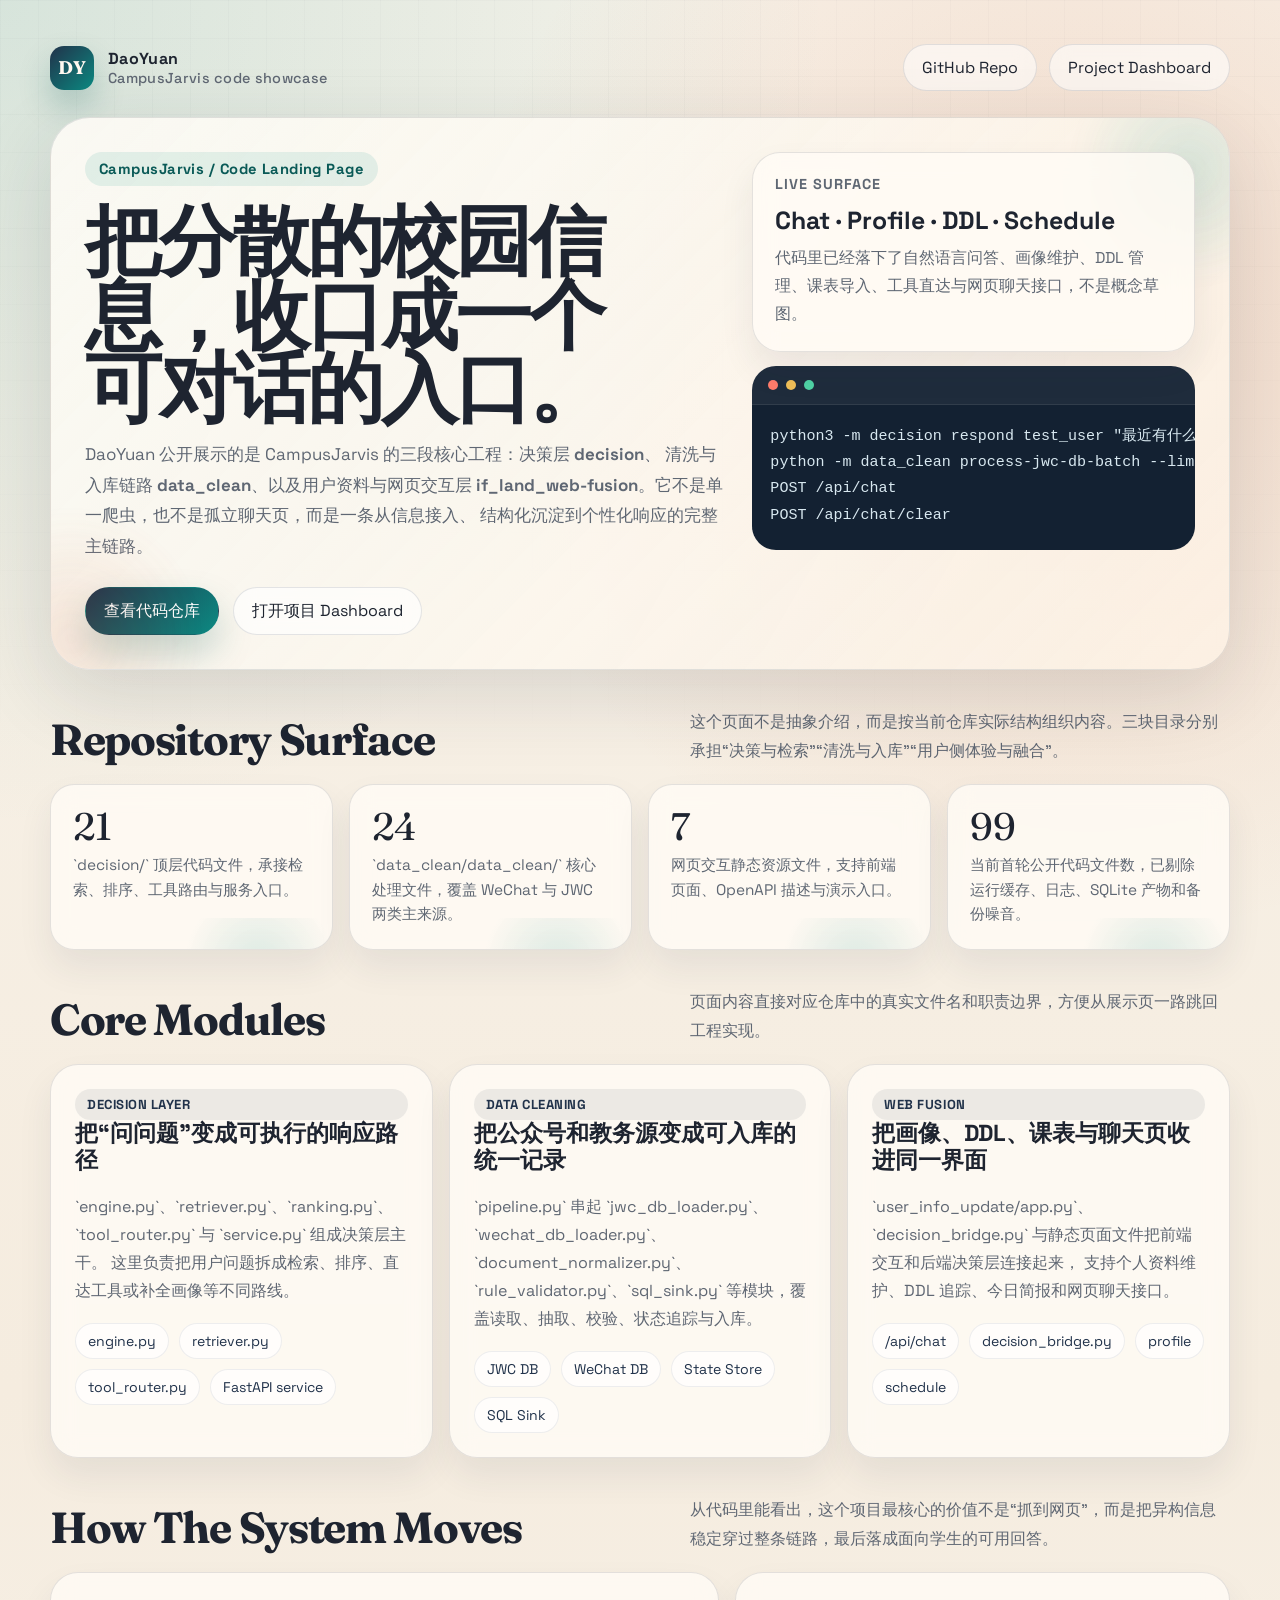
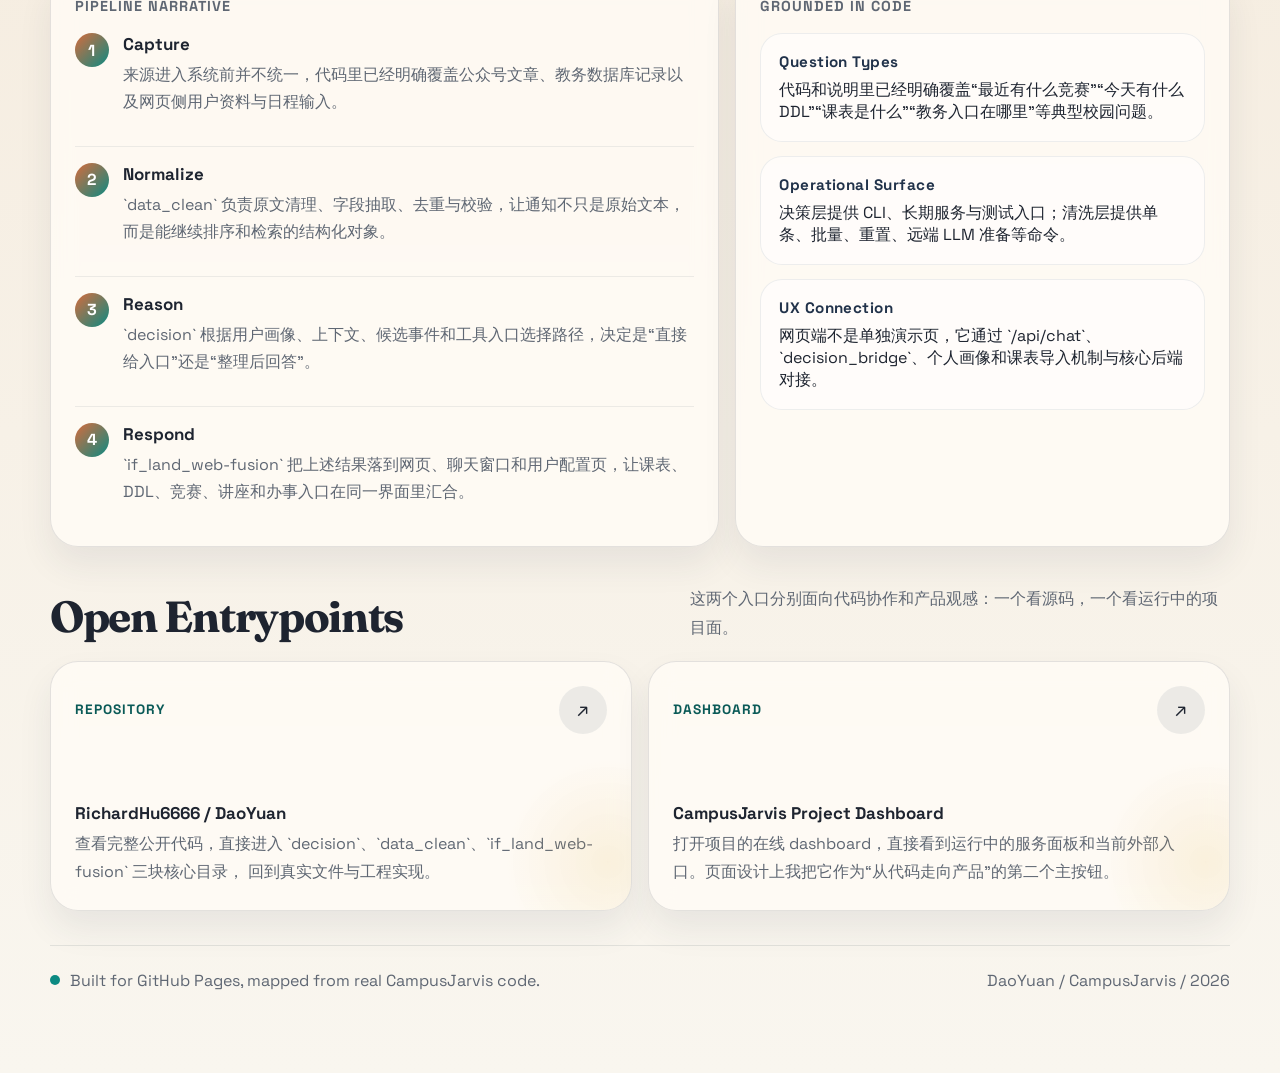
==== index.html @ c8e6b944 "Add GitHub Pages landing page" ====
<!DOCTYPE html>
<html lang="zh-CN">
<head>
  <meta charset="UTF-8">
  <meta name="viewport" content="width=device-width, initial-scale=1.0">
  <title>DaoYuan | CampusJarvis Code Showcase</title>
  <meta name="description" content="DaoYuan 是 CampusJarvis 的代码展示页，汇总 decision、data_clean 与 if_land_web-fusion 三块核心工程。">
  <link rel="preconnect" href="https://fonts.googleapis.com">
  <link rel="preconnect" href="https://fonts.gstatic.com" crossorigin>
  <link href="https://fonts.googleapis.com/css2?family=Fraunces:opsz,wght@9..144,600;9..144,700&family=Space+Grotesk:wght@400;500;700&display=swap" rel="stylesheet">
  <style>
    :root {
      --bg: #f6efe5;
      --bg-soft: #fbf7f0;
      --paper: rgba(255, 252, 246, 0.82);
      --ink: #1e2430;
      --muted: #5f6773;
      --line: rgba(32, 42, 56, 0.12);
      --teal: #0c8a82;
      --teal-deep: #0a5a57;
      --orange: #d76b3c;
      --gold: #e0b04f;
      --navy: #21324a;
      --shadow: 0 24px 80px rgba(35, 43, 58, 0.14);
      --radius-xl: 32px;
      --radius-lg: 24px;
      --radius-md: 18px;
      --max-width: 1180px;
    }

    * {
      box-sizing: border-box;
    }

    html {
      scroll-behavior: smooth;
    }

    body {
      margin: 0;
      color: var(--ink);
      font-family: "Space Grotesk", "Segoe UI", sans-serif;
      background:
        radial-gradient(circle at top left, rgba(12, 138, 130, 0.14), transparent 28%),
        radial-gradient(circle at 85% 12%, rgba(215, 107, 60, 0.18), transparent 24%),
        linear-gradient(180deg, #f8f3ea 0%, #f5ecdf 52%, #f9f6ef 100%);
      min-height: 100vh;
    }

    body::before {
      content: "";
      position: fixed;
      inset: 0;
      background-image:
        linear-gradient(rgba(33, 50, 74, 0.04) 1px, transparent 1px),
        linear-gradient(90deg, rgba(33, 50, 74, 0.04) 1px, transparent 1px);
      background-size: 38px 38px;
      mask-image: linear-gradient(180deg, rgba(0, 0, 0, 0.55), transparent 88%);
      pointer-events: none;
      z-index: -1;
    }

    a {
      color: inherit;
      text-decoration: none;
    }

    .shell {
      width: min(calc(100% - 32px), var(--max-width));
      margin: 0 auto;
      padding: 28px 0 72px;
    }

    .topbar {
      display: flex;
      align-items: center;
      justify-content: space-between;
      gap: 18px;
      padding: 16px 0 26px;
    }

    .brand {
      display: flex;
      align-items: center;
      gap: 14px;
      font-weight: 700;
      letter-spacing: 0.02em;
    }

    .brand-mark {
      width: 44px;
      height: 44px;
      border-radius: 14px;
      display: grid;
      place-items: center;
      color: #fff8f0;
      background:
        linear-gradient(135deg, var(--navy), var(--teal)),
        linear-gradient(135deg, rgba(255, 255, 255, 0.15), transparent);
      box-shadow: 0 16px 32px rgba(10, 90, 87, 0.24);
      font-family: "Fraunces", serif;
      font-size: 1.15rem;
    }

    .top-links {
      display: flex;
      flex-wrap: wrap;
      gap: 12px;
    }

    .top-links a,
    .cta {
      display: inline-flex;
      align-items: center;
      gap: 10px;
      padding: 12px 18px;
      border-radius: 999px;
      border: 1px solid rgba(33, 50, 74, 0.12);
      background: rgba(255, 255, 255, 0.56);
      backdrop-filter: blur(10px);
      transition: transform 0.24s ease, box-shadow 0.24s ease, border-color 0.24s ease;
    }

    .top-links a:hover,
    .cta:hover {
      transform: translateY(-2px);
      border-color: rgba(12, 138, 130, 0.35);
      box-shadow: 0 14px 30px rgba(16, 28, 45, 0.12);
    }

    .hero {
      position: relative;
      overflow: hidden;
      border-radius: 40px;
      background:
        linear-gradient(135deg, rgba(255, 252, 246, 0.92), rgba(255, 246, 234, 0.76)),
        linear-gradient(120deg, rgba(12, 138, 130, 0.12), rgba(215, 107, 60, 0.08));
      border: 1px solid rgba(33, 50, 74, 0.12);
      box-shadow: var(--shadow);
      padding: 34px;
    }

    .hero::after,
    .hero::before {
      content: "";
      position: absolute;
      border-radius: 50%;
      filter: blur(10px);
      opacity: 0.7;
    }

    .hero::before {
      width: 240px;
      height: 240px;
      right: -80px;
      top: -70px;
      background: radial-gradient(circle, rgba(12, 138, 130, 0.22), transparent 70%);
    }

    .hero::after {
      width: 260px;
      height: 260px;
      left: -110px;
      bottom: -100px;
      background: radial-gradient(circle, rgba(215, 107, 60, 0.18), transparent 72%);
    }

    .hero-grid {
      position: relative;
      display: grid;
      gap: 28px;
      grid-template-columns: minmax(0, 1.3fr) minmax(320px, 0.9fr);
    }

    .eyebrow {
      display: inline-flex;
      align-items: center;
      gap: 10px;
      padding: 8px 14px;
      border-radius: 999px;
      background: rgba(12, 138, 130, 0.1);
      color: var(--teal-deep);
      font-size: 0.92rem;
      font-weight: 700;
      letter-spacing: 0.03em;
    }

    h1 {
      margin: 18px 0 14px;
      font-family: "Fraunces", serif;
      font-size: clamp(2.8rem, 6vw, 5.3rem);
      line-height: 0.96;
      letter-spacing: -0.04em;
      max-width: 10.5ch;
    }

    .hero p {
      margin: 0;
      max-width: 62ch;
      color: var(--muted);
      font-size: 1.06rem;
      line-height: 1.8;
    }

    .hero-actions {
      display: flex;
      flex-wrap: wrap;
      gap: 14px;
      margin-top: 26px;
    }

    .cta.primary {
      color: white;
      border-color: transparent;
      background: linear-gradient(135deg, var(--navy), var(--teal));
      box-shadow: 0 18px 36px rgba(10, 90, 87, 0.22);
    }

    .cta.secondary {
      background: rgba(255, 255, 255, 0.65);
    }

    .hero-notes {
      display: grid;
      gap: 14px;
      align-content: start;
    }

    .glass-card,
    .module-card,
    .stat-card,
    .flow-card,
    .link-card {
      background: var(--paper);
      border: 1px solid var(--line);
      backdrop-filter: blur(12px);
      box-shadow: 0 18px 34px rgba(33, 50, 74, 0.08);
    }

    .signal-card {
      border-radius: 28px;
      padding: 22px;
    }

    .signal-title {
      font-size: 0.9rem;
      font-weight: 700;
      letter-spacing: 0.07em;
      text-transform: uppercase;
      color: var(--muted);
      margin-bottom: 12px;
    }

    .terminal {
      border-radius: 24px;
      overflow: hidden;
      background: #132132;
      color: #d8e8f0;
    }

    .terminal-top {
      display: flex;
      align-items: center;
      gap: 8px;
      padding: 14px 16px;
      background: rgba(255, 255, 255, 0.05);
      border-bottom: 1px solid rgba(255, 255, 255, 0.08);
    }

    .dot {
      width: 10px;
      height: 10px;
      border-radius: 50%;
    }

    .dot.red { background: #ff7c6b; }
    .dot.gold { background: #f0bf58; }
    .dot.green { background: #4fd3a4; }

    .terminal pre {
      margin: 0;
      padding: 18px 18px 22px;
      overflow-x: auto;
      font-size: 0.94rem;
      line-height: 1.75;
      font-family: "IBM Plex Mono", "SFMono-Regular", Consolas, monospace;
    }

    .section {
      margin-top: 28px;
      padding: 10px 0 0;
    }

    .section-head {
      display: flex;
      align-items: end;
      justify-content: space-between;
      gap: 18px;
      margin-bottom: 18px;
    }

    .section-head h2 {
      margin: 0;
      font-family: "Fraunces", serif;
      font-size: clamp(1.9rem, 3.4vw, 3rem);
      letter-spacing: -0.03em;
    }

    .section-head p {
      margin: 0;
      max-width: 54ch;
      color: var(--muted);
      line-height: 1.8;
    }

    .stats-grid,
    .modules-grid,
    .links-grid {
      display: grid;
      gap: 16px;
    }

    .stats-grid {
      grid-template-columns: repeat(4, minmax(0, 1fr));
    }

    .stat-card {
      border-radius: var(--radius-lg);
      padding: 22px;
      position: relative;
      overflow: hidden;
    }

    .stat-card::after {
      content: "";
      position: absolute;
      inset: auto -10% -36% 38%;
      height: 90px;
      background: radial-gradient(circle, rgba(12, 138, 130, 0.14), transparent 68%);
      pointer-events: none;
    }

    .stat-value {
      font-family: "Fraunces", serif;
      font-size: clamp(2rem, 3vw, 2.8rem);
      line-height: 1;
      margin-bottom: 8px;
    }

    .stat-label {
      color: var(--muted);
      font-size: 0.96rem;
      line-height: 1.6;
    }

    .modules-grid {
      grid-template-columns: repeat(3, minmax(0, 1fr));
    }

    .module-card {
      border-radius: 28px;
      padding: 24px;
      min-height: 100%;
      display: flex;
      flex-direction: column;
      gap: 18px;
      transition: transform 0.25s ease, box-shadow 0.25s ease;
    }

    .module-card:hover {
      transform: translateY(-4px);
      box-shadow: 0 24px 44px rgba(33, 50, 74, 0.12);
    }

    .module-top {
      display: flex;
      justify-content: space-between;
      gap: 16px;
      align-items: start;
    }

    .module-chip {
      padding: 7px 12px;
      border-radius: 999px;
      font-size: 0.82rem;
      font-weight: 700;
      letter-spacing: 0.04em;
      text-transform: uppercase;
      background: rgba(33, 50, 74, 0.08);
      color: var(--navy);
    }

    .module-card h3 {
      margin: 0;
      font-size: 1.45rem;
      line-height: 1.2;
    }

    .module-card p {
      margin: 0;
      color: var(--muted);
      line-height: 1.75;
    }

    .tag-row {
      display: flex;
      flex-wrap: wrap;
      gap: 10px;
    }

    .tag {
      padding: 8px 12px;
      border-radius: 999px;
      background: rgba(255, 255, 255, 0.68);
      border: 1px solid rgba(33, 50, 74, 0.08);
      font-size: 0.88rem;
      color: var(--navy);
    }

    .flow-wrap {
      display: grid;
      gap: 16px;
      grid-template-columns: 1.15fr 0.85fr;
    }

    .flow-card,
    .link-card {
      border-radius: 28px;
      padding: 24px;
    }

    .flow-list {
      display: grid;
      gap: 14px;
      margin-top: 18px;
    }

    .flow-step {
      display: grid;
      grid-template-columns: auto 1fr;
      gap: 14px;
      align-items: start;
      padding: 16px 0;
      border-top: 1px solid rgba(33, 50, 74, 0.08);
    }

    .flow-step:first-child {
      border-top: 0;
      padding-top: 0;
    }

    .flow-index {
      width: 34px;
      height: 34px;
      border-radius: 50%;
      display: grid;
      place-items: center;
      font-weight: 700;
      color: white;
      background: linear-gradient(135deg, var(--orange), var(--teal));
    }

    .flow-step h4,
    .link-card h3 {
      margin: 0 0 6px;
      font-size: 1.06rem;
    }

    .flow-step p,
    .link-card p {
      margin: 0;
      color: var(--muted);
      line-height: 1.72;
    }

    .mini-grid {
      display: grid;
      gap: 14px;
      margin-top: 18px;
    }

    .mini-card {
      padding: 18px;
      border-radius: 22px;
      background: rgba(255, 255, 255, 0.62);
      border: 1px solid rgba(33, 50, 74, 0.08);
    }

    .mini-card strong {
      display: block;
      margin-bottom: 8px;
      font-size: 0.95rem;
      color: var(--navy);
      letter-spacing: 0.03em;
    }

    .links-grid {
      grid-template-columns: repeat(2, minmax(0, 1fr));
    }

    .link-card {
      position: relative;
      overflow: hidden;
      min-height: 250px;
      display: flex;
      flex-direction: column;
      justify-content: space-between;
      gap: 18px;
    }

    .link-card::after {
      content: "";
      position: absolute;
      inset: auto -15% -25% auto;
      width: 220px;
      height: 220px;
      border-radius: 50%;
      opacity: 0.65;
      background: radial-gradient(circle, rgba(224, 176, 79, 0.22), transparent 66%);
      pointer-events: none;
    }

    .link-meta {
      display: flex;
      justify-content: space-between;
      gap: 18px;
      align-items: center;
    }

    .link-kicker {
      color: var(--teal-deep);
      font-size: 0.85rem;
      letter-spacing: 0.08em;
      font-weight: 700;
      text-transform: uppercase;
    }

    .link-arrow {
      width: 48px;
      height: 48px;
      border-radius: 50%;
      display: grid;
      place-items: center;
      background: rgba(33, 50, 74, 0.08);
      font-size: 1.2rem;
    }

    .footer {
      margin-top: 34px;
      padding: 24px 0 10px;
      color: var(--muted);
      display: flex;
      justify-content: space-between;
      gap: 16px;
      flex-wrap: wrap;
      border-top: 1px solid rgba(33, 50, 74, 0.1);
    }

    .pulse {
      display: inline-flex;
      align-items: center;
      gap: 10px;
    }

    .pulse::before {
      content: "";
      width: 10px;
      height: 10px;
      border-radius: 50%;
      background: var(--teal);
      box-shadow: 0 0 0 0 rgba(12, 138, 130, 0.4);
      animation: ping 1.8s infinite;
    }

    @keyframes ping {
      0% { box-shadow: 0 0 0 0 rgba(12, 138, 130, 0.38); }
      70% { box-shadow: 0 0 0 12px rgba(12, 138, 130, 0); }
      100% { box-shadow: 0 0 0 0 rgba(12, 138, 130, 0); }
    }

    @media (max-width: 1024px) {
      .hero-grid,
      .flow-wrap,
      .modules-grid,
      .stats-grid,
      .links-grid {
        grid-template-columns: 1fr;
      }

      h1 {
        max-width: 12ch;
      }
    }

    @media (max-width: 720px) {
      .shell {
        width: min(calc(100% - 20px), var(--max-width));
        padding-top: 18px;
      }

      .hero {
        padding: 24px;
        border-radius: 28px;
      }

      .topbar {
        align-items: start;
        flex-direction: column;
      }

      .section-head {
        align-items: start;
        flex-direction: column;
      }

      .link-card {
        min-height: auto;
      }
    }
  </style>
</head>
<body>
  <div class="shell">
    <header class="topbar">
      <div class="brand">
        <div class="brand-mark">DY</div>
        <div>
          <div>DaoYuan</div>
          <div style="color: var(--muted); font-size: 0.9rem; font-weight: 500;">CampusJarvis code showcase</div>
        </div>
      </div>
      <nav class="top-links" aria-label="Quick links">
        <a href="https://github.com/RichardHu6666/DaoYuan" target="_blank" rel="noreferrer noopener">GitHub Repo</a>
        <a href="https://b1qjlru2bq403s60-6666.sc01-webservice.gpuhome.cc:8443/" target="_blank" rel="noreferrer noopener">Project Dashboard</a>
      </nav>
    </header>

    <main>
      <section class="hero">
        <div class="hero-grid">
          <div>
            <div class="eyebrow">CampusJarvis / Code Landing Page</div>
            <h1>把分散的校园信息，收口成一个可对话的入口。</h1>
            <p>
              DaoYuan 公开展示的是 CampusJarvis 的三段核心工程：决策层 <strong>decision</strong>、
              清洗与入库链路 <strong>data_clean</strong>、以及用户资料与网页交互层
              <strong>if_land_web-fusion</strong>。它不是单一爬虫，也不是孤立聊天页，而是一条从信息接入、
              结构化沉淀到个性化响应的完整主链路。
            </p>
            <div class="hero-actions">
              <a class="cta primary" href="https://github.com/RichardHu6666/DaoYuan" target="_blank" rel="noreferrer noopener">
                查看代码仓库
              </a>
              <a class="cta secondary" href="https://b1qjlru2bq403s60-6666.sc01-webservice.gpuhome.cc:8443/" target="_blank" rel="noreferrer noopener">
                打开项目 Dashboard
              </a>
            </div>
          </div>

          <div class="hero-notes">
            <div class="glass-card signal-card">
              <div class="signal-title">Live Surface</div>
              <div style="font-size: 1.55rem; font-weight: 700; margin-bottom: 8px;">Chat · Profile · DDL · Schedule</div>
              <p style="font-size: 0.98rem;">
                代码里已经落下了自然语言问答、画像维护、DDL 管理、课表导入、工具直达与网页聊天接口，不是概念草图。
              </p>
            </div>

            <div class="terminal">
              <div class="terminal-top">
                <span class="dot red"></span>
                <span class="dot gold"></span>
                <span class="dot green"></span>
              </div>
              <pre><code>python3 -m decision respond test_user "最近有什么适合我的竞赛？"
python -m data_clean process-jwc-db-batch --limit 3 --json
POST /api/chat
POST /api/chat/clear</code></pre>
            </div>
          </div>
        </div>
      </section>

      <section class="section">
        <div class="section-head">
          <h2>Repository Surface</h2>
          <p>
            这个页面不是抽象介绍，而是按当前仓库实际结构组织内容。三块目录分别承担“决策与检索”“清洗与入库”“用户侧体验与融合”。
          </p>
        </div>

        <div class="stats-grid">
          <article class="stat-card">
            <div class="stat-value">21</div>
            <div class="stat-label">`decision/` 顶层代码文件，承接检索、排序、工具路由与服务入口。</div>
          </article>
          <article class="stat-card">
            <div class="stat-value">24</div>
            <div class="stat-label">`data_clean/data_clean/` 核心处理文件，覆盖 WeChat 与 JWC 两类主来源。</div>
          </article>
          <article class="stat-card">
            <div class="stat-value">7</div>
            <div class="stat-label">网页交互静态资源文件，支持前端页面、OpenAPI 描述与演示入口。</div>
          </article>
          <article class="stat-card">
            <div class="stat-value">99</div>
            <div class="stat-label">当前首轮公开代码文件数，已剔除运行缓存、日志、SQLite 产物和备份噪音。</div>
          </article>
        </div>
      </section>

      <section class="section">
        <div class="section-head">
          <h2>Core Modules</h2>
          <p>
            页面内容直接对应仓库中的真实文件名和职责边界，方便从展示页一路跳回工程实现。
          </p>
        </div>

        <div class="modules-grid">
          <article class="module-card">
            <div class="module-top">
              <div>
                <div class="module-chip">Decision Layer</div>
                <h3>把“问问题”变成可执行的响应路径</h3>
              </div>
            </div>
            <p>
              `engine.py`、`retriever.py`、`ranking.py`、`tool_router.py` 与 `service.py` 组成决策层主干。
              这里负责把用户问题拆成检索、排序、直达工具或补全画像等不同路线。
            </p>
            <div class="tag-row">
              <span class="tag">engine.py</span>
              <span class="tag">retriever.py</span>
              <span class="tag">tool_router.py</span>
              <span class="tag">FastAPI service</span>
            </div>
          </article>

          <article class="module-card">
            <div class="module-top">
              <div>
                <div class="module-chip">Data Cleaning</div>
                <h3>把公众号和教务源变成可入库的统一记录</h3>
              </div>
            </div>
            <p>
              `pipeline.py` 串起 `jwc_db_loader.py`、`wechat_db_loader.py`、`document_normalizer.py`、
              `rule_validator.py`、`sql_sink.py` 等模块，覆盖读取、抽取、校验、状态追踪与入库。
            </p>
            <div class="tag-row">
              <span class="tag">JWC DB</span>
              <span class="tag">WeChat DB</span>
              <span class="tag">State Store</span>
              <span class="tag">SQL Sink</span>
            </div>
          </article>

          <article class="module-card">
            <div class="module-top">
              <div>
                <div class="module-chip">Web Fusion</div>
                <h3>把画像、DDL、课表与聊天页收进同一界面</h3>
              </div>
            </div>
            <p>
              `user_info_update/app.py`、`decision_bridge.py` 与静态页面文件把前端交互和后端决策层连接起来，
              支持个人资料维护、DDL 追踪、今日简报和网页聊天接口。
            </p>
            <div class="tag-row">
              <span class="tag">/api/chat</span>
              <span class="tag">decision_bridge.py</span>
              <span class="tag">profile</span>
              <span class="tag">schedule</span>
            </div>
          </article>
        </div>
      </section>

      <section class="section">
        <div class="section-head">
          <h2>How The System Moves</h2>
          <p>
            从代码里能看出，这个项目最核心的价值不是“抓到网页”，而是把异构信息稳定穿过整条链路，最后落成面向学生的可用回答。
          </p>
        </div>

        <div class="flow-wrap">
          <article class="flow-card">
            <div class="signal-title">Pipeline Narrative</div>
            <div class="flow-list">
              <div class="flow-step">
                <div class="flow-index">1</div>
                <div>
                  <h4>Capture</h4>
                  <p>来源进入系统前并不统一，代码里已经明确覆盖公众号文章、教务数据库记录以及网页侧用户资料与日程输入。</p>
                </div>
              </div>
              <div class="flow-step">
                <div class="flow-index">2</div>
                <div>
                  <h4>Normalize</h4>
                  <p>`data_clean` 负责原文清理、字段抽取、去重与校验，让通知不只是原始文本，而是能继续排序和检索的结构化对象。</p>
                </div>
              </div>
              <div class="flow-step">
                <div class="flow-index">3</div>
                <div>
                  <h4>Reason</h4>
                  <p>`decision` 根据用户画像、上下文、候选事件和工具入口选择路径，决定是“直接给入口”还是“整理后回答”。</p>
                </div>
              </div>
              <div class="flow-step">
                <div class="flow-index">4</div>
                <div>
                  <h4>Respond</h4>
                  <p>`if_land_web-fusion` 把上述结果落到网页、聊天窗口和用户配置页，让课表、DDL、竞赛、讲座和办事入口在同一界面里汇合。</p>
                </div>
              </div>
            </div>
          </article>

          <article class="flow-card">
            <div class="signal-title">Grounded In Code</div>
            <div class="mini-grid">
              <div class="mini-card">
                <strong>Question Types</strong>
                代码和说明里已经明确覆盖“最近有什么竞赛”“今天有什么 DDL”“课表是什么”“教务入口在哪里”等典型校园问题。
              </div>
              <div class="mini-card">
                <strong>Operational Surface</strong>
                决策层提供 CLI、长期服务与测试入口；清洗层提供单条、批量、重置、远端 LLM 准备等命令。
              </div>
              <div class="mini-card">
                <strong>UX Connection</strong>
                网页端不是单独演示页，它通过 `/api/chat`、`decision_bridge`、个人画像和课表导入机制与核心后端对接。
              </div>
            </div>
          </article>
        </div>
      </section>

      <section class="section">
        <div class="section-head">
          <h2>Open Entrypoints</h2>
          <p>
            这两个入口分别面向代码协作和产品观感：一个看源码，一个看运行中的项目面。
          </p>
        </div>

        <div class="links-grid">
          <a class="link-card" href="https://github.com/RichardHu6666/DaoYuan" target="_blank" rel="noreferrer noopener">
            <div class="link-meta">
              <div class="link-kicker">Repository</div>
              <div class="link-arrow">↗</div>
            </div>
            <div>
              <h3>RichardHu6666 / DaoYuan</h3>
              <p>
                查看完整公开代码，直接进入 `decision`、`data_clean`、`if_land_web-fusion` 三块核心目录，
                回到真实文件与工程实现。
              </p>
            </div>
          </a>

          <a class="link-card" href="https://b1qjlru2bq403s60-6666.sc01-webservice.gpuhome.cc:8443/" target="_blank" rel="noreferrer noopener">
            <div class="link-meta">
              <div class="link-kicker">Dashboard</div>
              <div class="link-arrow">↗</div>
            </div>
            <div>
              <h3>CampusJarvis Project Dashboard</h3>
              <p>
                打开项目的在线 dashboard，直接看到运行中的服务面板和当前外部入口。页面设计上我把它作为“从代码走向产品”的第二个主按钮。
              </p>
            </div>
          </a>
        </div>
      </section>
    </main>

    <footer class="footer">
      <div class="pulse">Built for GitHub Pages, mapped from real CampusJarvis code.</div>
      <div>DaoYuan / CampusJarvis / 2026</div>
    </footer>
  </div>
</body>
</html>
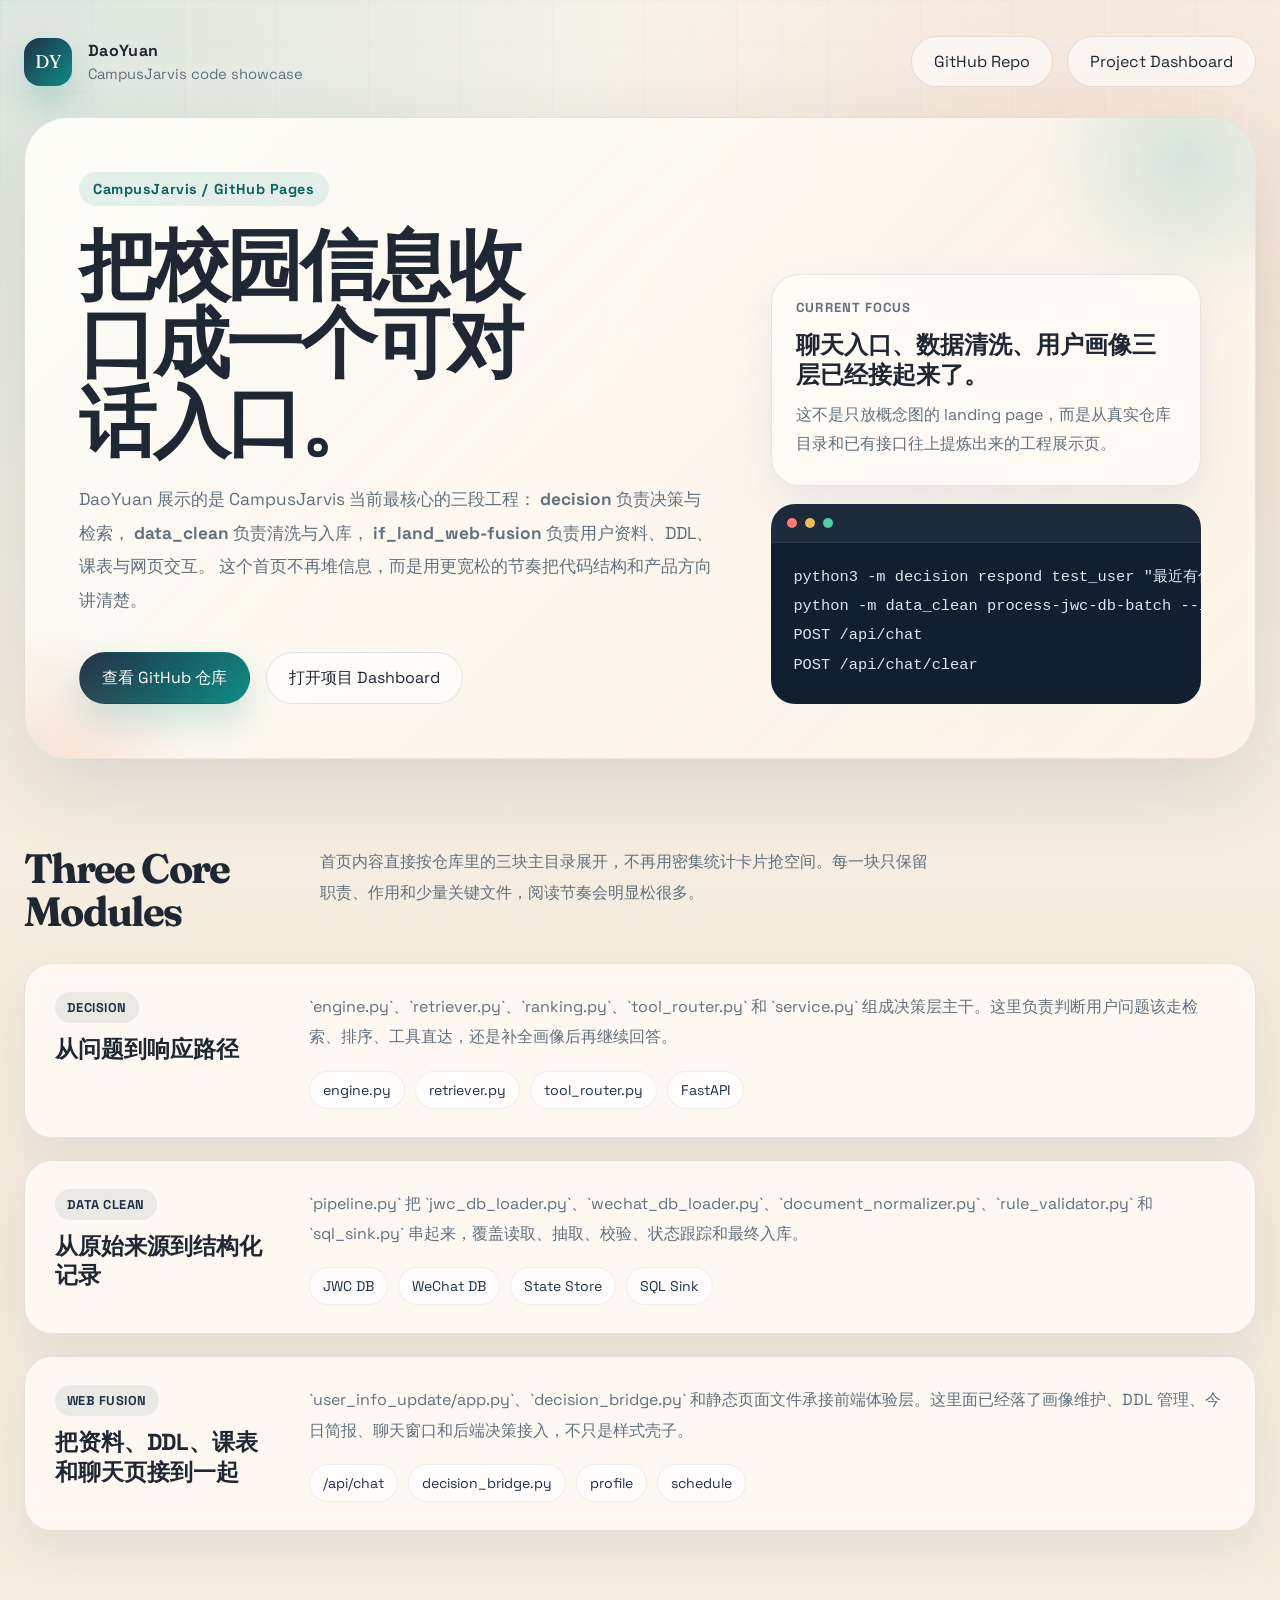
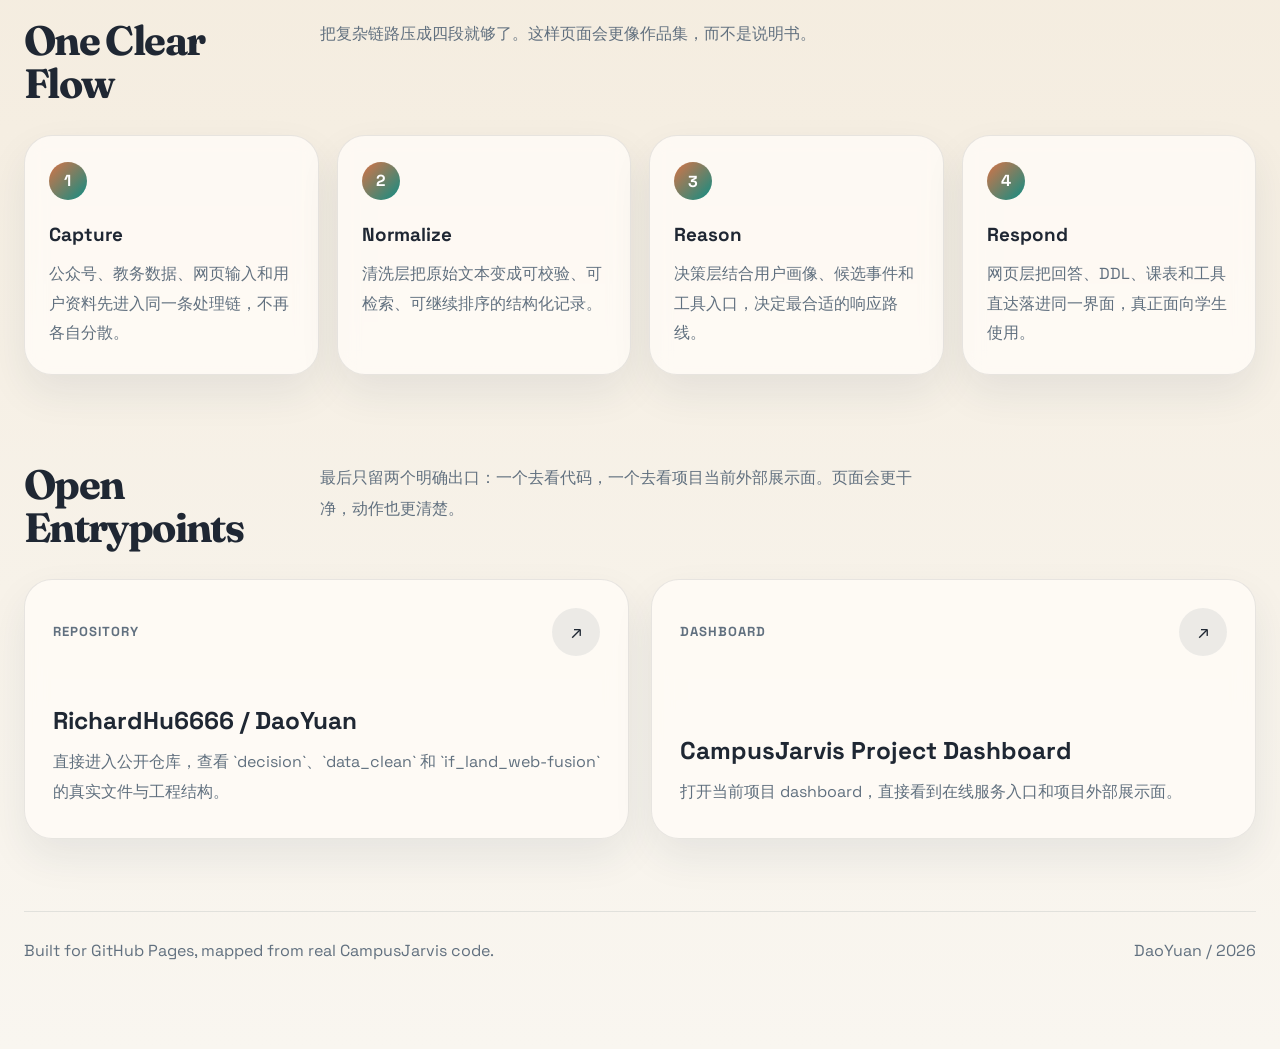
==== commit 0ea097e8: "Simplify landing page layout spacing" ====
--- a/index.html
+++ b/index.html
@@ -3,47 +3,41 @@
 <head>
   <meta charset="UTF-8">
   <meta name="viewport" content="width=device-width, initial-scale=1.0">
-  <title>DaoYuan | CampusJarvis Code Showcase</title>
-  <meta name="description" content="DaoYuan 是 CampusJarvis 的代码展示页，汇总 decision、data_clean 与 if_land_web-fusion 三块核心工程。">
+  <title>DaoYuan | CampusJarvis</title>
+  <meta name="description" content="DaoYuan 是 CampusJarvis 的 GitHub Pages 首页，展示 decision、data_clean 与 if_land_web-fusion 三块核心代码。">
   <link rel="preconnect" href="https://fonts.googleapis.com">
   <link rel="preconnect" href="https://fonts.gstatic.com" crossorigin>
   <link href="https://fonts.googleapis.com/css2?family=Fraunces:opsz,wght@9..144,600;9..144,700&family=Space+Grotesk:wght@400;500;700&display=swap" rel="stylesheet">
   <style>
     :root {
-      --bg: #f6efe5;
-      --bg-soft: #fbf7f0;
-      --paper: rgba(255, 252, 246, 0.82);
-      --ink: #1e2430;
-      --muted: #5f6773;
-      --line: rgba(32, 42, 56, 0.12);
-      --teal: #0c8a82;
-      --teal-deep: #0a5a57;
-      --orange: #d76b3c;
-      --gold: #e0b04f;
-      --navy: #21324a;
-      --shadow: 0 24px 80px rgba(35, 43, 58, 0.14);
-      --radius-xl: 32px;
-      --radius-lg: 24px;
-      --radius-md: 18px;
-      --max-width: 1180px;
+      --bg: #f5efe4;
+      --bg-soft: #fbf7f1;
+      --panel: rgba(255, 252, 247, 0.82);
+      --line: rgba(32, 42, 56, 0.1);
+      --text: #1f2733;
+      --muted: #61707f;
+      --navy: #1f3149;
+      --teal: #0f8d84;
+      --orange: #d87346;
+      --shadow: 0 28px 80px rgba(27, 40, 58, 0.12);
+      --max: 1240px;
+      --radius-xl: 36px;
+      --radius-lg: 28px;
+      --radius-md: 22px;
     }
 
     * {
       box-sizing: border-box;
     }
 
-    html {
-      scroll-behavior: smooth;
-    }
-
     body {
       margin: 0;
-      color: var(--ink);
+      color: var(--text);
       font-family: "Space Grotesk", "Segoe UI", sans-serif;
       background:
-        radial-gradient(circle at top left, rgba(12, 138, 130, 0.14), transparent 28%),
-        radial-gradient(circle at 85% 12%, rgba(215, 107, 60, 0.18), transparent 24%),
-        linear-gradient(180deg, #f8f3ea 0%, #f5ecdf 52%, #f9f6ef 100%);
+        radial-gradient(circle at top left, rgba(15, 141, 132, 0.12), transparent 24%),
+        radial-gradient(circle at 85% 10%, rgba(216, 115, 70, 0.14), transparent 20%),
+        linear-gradient(180deg, #f8f3eb 0%, #f3eadb 48%, #f9f6f0 100%);
       min-height: 100vh;
     }
 
@@ -51,12 +45,12 @@
       content: "";
       position: fixed;
       inset: 0;
+      pointer-events: none;
       background-image:
-        linear-gradient(rgba(33, 50, 74, 0.04) 1px, transparent 1px),
-        linear-gradient(90deg, rgba(33, 50, 74, 0.04) 1px, transparent 1px);
-      background-size: 38px 38px;
-      mask-image: linear-gradient(180deg, rgba(0, 0, 0, 0.55), transparent 88%);
-      pointer-events: none;
+        linear-gradient(rgba(31, 49, 73, 0.035) 1px, transparent 1px),
+        linear-gradient(90deg, rgba(31, 49, 73, 0.035) 1px, transparent 1px);
+      background-size: 46px 46px;
+      mask-image: linear-gradient(180deg, rgba(0, 0, 0, 0.5), transparent 88%);
       z-index: -1;
     }
 
@@ -65,202 +59,212 @@
       text-decoration: none;
     }
 
-    .shell {
-      width: min(calc(100% - 32px), var(--max-width));
+    .page {
+      width: min(calc(100% - 48px), var(--max));
       margin: 0 auto;
-      padding: 28px 0 72px;
+      padding: 28px 0 88px;
     }
 
     .topbar {
       display: flex;
+      justify-content: space-between;
       align-items: center;
-      justify-content: space-between;
-      gap: 18px;
-      padding: 16px 0 26px;
+      gap: 24px;
+      padding: 8px 0 30px;
     }
 
     .brand {
       display: flex;
       align-items: center;
-      gap: 14px;
+      gap: 16px;
+    }
+
+    .mark {
+      width: 48px;
+      height: 48px;
+      border-radius: 16px;
+      display: grid;
+      place-items: center;
+      color: #fff8f2;
+      font-family: "Fraunces", serif;
+      font-size: 1.15rem;
+      background: linear-gradient(135deg, var(--navy), var(--teal));
+      box-shadow: 0 18px 34px rgba(15, 141, 132, 0.22);
+    }
+
+    .brand-title {
       font-weight: 700;
       letter-spacing: 0.02em;
     }
 
-    .brand-mark {
-      width: 44px;
-      height: 44px;
-      border-radius: 14px;
-      display: grid;
-      place-items: center;
-      color: #fff8f0;
-      background:
-        linear-gradient(135deg, var(--navy), var(--teal)),
-        linear-gradient(135deg, rgba(255, 255, 255, 0.15), transparent);
-      box-shadow: 0 16px 32px rgba(10, 90, 87, 0.24);
-      font-family: "Fraunces", serif;
-      font-size: 1.15rem;
-    }
-
-    .top-links {
-      display: flex;
+    .brand-sub {
+      margin-top: 4px;
+      color: var(--muted);
+      font-size: 0.92rem;
+    }
+
+    .nav-links {
+      display: flex;
+      gap: 14px;
       flex-wrap: wrap;
-      gap: 12px;
-    }
-
-    .top-links a,
+    }
+
+    .pill,
     .cta {
       display: inline-flex;
       align-items: center;
-      gap: 10px;
-      padding: 12px 18px;
+      justify-content: center;
+      padding: 14px 22px;
       border-radius: 999px;
-      border: 1px solid rgba(33, 50, 74, 0.12);
-      background: rgba(255, 255, 255, 0.56);
+      border: 1px solid rgba(31, 49, 73, 0.12);
+      background: rgba(255, 255, 255, 0.58);
       backdrop-filter: blur(10px);
-      transition: transform 0.24s ease, box-shadow 0.24s ease, border-color 0.24s ease;
-    }
-
-    .top-links a:hover,
+      transition: transform 0.22s ease, box-shadow 0.22s ease, border-color 0.22s ease;
+    }
+
+    .pill:hover,
     .cta:hover {
       transform: translateY(-2px);
-      border-color: rgba(12, 138, 130, 0.35);
-      box-shadow: 0 14px 30px rgba(16, 28, 45, 0.12);
+      box-shadow: 0 16px 30px rgba(31, 49, 73, 0.12);
+      border-color: rgba(15, 141, 132, 0.32);
     }
 
     .hero {
       position: relative;
       overflow: hidden;
-      border-radius: 40px;
+      padding: 54px;
+      border-radius: 44px;
+      border: 1px solid var(--line);
       background:
-        linear-gradient(135deg, rgba(255, 252, 246, 0.92), rgba(255, 246, 234, 0.76)),
-        linear-gradient(120deg, rgba(12, 138, 130, 0.12), rgba(215, 107, 60, 0.08));
-      border: 1px solid rgba(33, 50, 74, 0.12);
+        linear-gradient(135deg, rgba(255, 253, 248, 0.94), rgba(255, 246, 235, 0.82)),
+        linear-gradient(120deg, rgba(15, 141, 132, 0.08), rgba(216, 115, 70, 0.08));
       box-shadow: var(--shadow);
-      padding: 34px;
-    }
-
-    .hero::after,
-    .hero::before {
+    }
+
+    .hero::before,
+    .hero::after {
       content: "";
       position: absolute;
       border-radius: 50%;
-      filter: blur(10px);
-      opacity: 0.7;
+      pointer-events: none;
     }
 
     .hero::before {
-      width: 240px;
-      height: 240px;
-      right: -80px;
-      top: -70px;
-      background: radial-gradient(circle, rgba(12, 138, 130, 0.22), transparent 70%);
+      width: 320px;
+      height: 320px;
+      right: -90px;
+      top: -120px;
+      background: radial-gradient(circle, rgba(15, 141, 132, 0.16), transparent 68%);
     }
 
     .hero::after {
-      width: 260px;
-      height: 260px;
+      width: 280px;
+      height: 280px;
       left: -110px;
-      bottom: -100px;
-      background: radial-gradient(circle, rgba(215, 107, 60, 0.18), transparent 72%);
-    }
-
-    .hero-grid {
-      position: relative;
-      display: grid;
-      gap: 28px;
-      grid-template-columns: minmax(0, 1.3fr) minmax(320px, 0.9fr);
+      bottom: -150px;
+      background: radial-gradient(circle, rgba(216, 115, 70, 0.16), transparent 70%);
     }
 
     .eyebrow {
       display: inline-flex;
       align-items: center;
-      gap: 10px;
       padding: 8px 14px;
       border-radius: 999px;
-      background: rgba(12, 138, 130, 0.1);
-      color: var(--teal-deep);
-      font-size: 0.92rem;
+      background: rgba(15, 141, 132, 0.1);
+      color: #0c665f;
+      font-size: 0.9rem;
       font-weight: 700;
-      letter-spacing: 0.03em;
+      letter-spacing: 0.04em;
+    }
+
+    .hero-grid {
+      position: relative;
+      display: grid;
+      grid-template-columns: minmax(0, 1.2fr) minmax(340px, 0.8fr);
+      gap: 48px;
+      align-items: end;
     }
 
     h1 {
-      margin: 18px 0 14px;
+      margin: 20px 0 22px;
+      max-width: 9.5ch;
       font-family: "Fraunces", serif;
-      font-size: clamp(2.8rem, 6vw, 5.3rem);
-      line-height: 0.96;
-      letter-spacing: -0.04em;
-      max-width: 10.5ch;
-    }
-
-    .hero p {
-      margin: 0;
-      max-width: 62ch;
-      color: var(--muted);
-      font-size: 1.06rem;
-      line-height: 1.8;
+      font-size: clamp(4rem, 6vw, 6.2rem);
+      line-height: 1.02;
+      letter-spacing: -0.045em;
+    }
+
+    .hero-copy {
+      max-width: 58ch;
+      color: var(--muted);
+      font-size: 1.08rem;
+      line-height: 1.95;
     }
 
     .hero-actions {
       display: flex;
+      gap: 16px;
       flex-wrap: wrap;
-      gap: 14px;
-      margin-top: 26px;
+      margin-top: 34px;
     }
 
     .cta.primary {
       color: white;
       border-color: transparent;
       background: linear-gradient(135deg, var(--navy), var(--teal));
-      box-shadow: 0 18px 36px rgba(10, 90, 87, 0.22);
-    }
-
-    .cta.secondary {
-      background: rgba(255, 255, 255, 0.65);
-    }
-
-    .hero-notes {
-      display: grid;
-      gap: 14px;
-      align-content: start;
-    }
-
-    .glass-card,
-    .module-card,
-    .stat-card,
-    .flow-card,
-    .link-card {
-      background: var(--paper);
+      box-shadow: 0 18px 36px rgba(15, 141, 132, 0.2);
+    }
+
+    .hero-side {
+      display: grid;
+      gap: 18px;
+    }
+
+    .side-card,
+    .module,
+    .path-card,
+    .entry-card {
+      border-radius: var(--radius-lg);
       border: 1px solid var(--line);
-      backdrop-filter: blur(12px);
-      box-shadow: 0 18px 34px rgba(33, 50, 74, 0.08);
-    }
-
-    .signal-card {
-      border-radius: 28px;
-      padding: 22px;
-    }
-
-    .signal-title {
-      font-size: 0.9rem;
+      background: var(--panel);
+      backdrop-filter: blur(10px);
+      box-shadow: 0 18px 40px rgba(31, 49, 73, 0.08);
+    }
+
+    .side-card {
+      padding: 24px 24px 26px;
+    }
+
+    .kicker {
+      color: var(--muted);
+      font-size: 0.82rem;
       font-weight: 700;
-      letter-spacing: 0.07em;
+      letter-spacing: 0.08em;
       text-transform: uppercase;
-      color: var(--muted);
-      margin-bottom: 12px;
+    }
+
+    .side-card strong {
+      display: block;
+      margin: 14px 0 10px;
+      font-size: 1.5rem;
+      line-height: 1.25;
+    }
+
+    .side-card p {
+      margin: 0;
+      color: var(--muted);
+      line-height: 1.85;
     }
 
     .terminal {
+      overflow: hidden;
       border-radius: 24px;
-      overflow: hidden;
-      background: #132132;
-      color: #d8e8f0;
-    }
-
-    .terminal-top {
-      display: flex;
-      align-items: center;
+      background: #112031;
+      color: #dbe6ef;
+    }
+
+    .terminal-bar {
+      display: flex;
       gap: 8px;
       padding: 14px 16px;
       background: rgba(255, 255, 255, 0.05);
@@ -273,365 +277,218 @@
       border-radius: 50%;
     }
 
-    .dot.red { background: #ff7c6b; }
-    .dot.gold { background: #f0bf58; }
-    .dot.green { background: #4fd3a4; }
+    .dot.red { background: #ff7d71; }
+    .dot.gold { background: #f1bf58; }
+    .dot.green { background: #4fd4a4; }
 
     .terminal pre {
       margin: 0;
-      padding: 18px 18px 22px;
+      padding: 20px 22px 24px;
+      font-size: 0.96rem;
+      line-height: 1.9;
       overflow-x: auto;
-      font-size: 0.94rem;
-      line-height: 1.75;
-      font-family: "IBM Plex Mono", "SFMono-Regular", Consolas, monospace;
+      font-family: "IBM Plex Mono", Consolas, monospace;
     }
 
     .section {
-      margin-top: 28px;
-      padding: 10px 0 0;
+      margin-top: 88px;
     }
 
     .section-head {
-      display: flex;
-      align-items: end;
-      justify-content: space-between;
-      gap: 18px;
-      margin-bottom: 18px;
+      display: grid;
+      grid-template-columns: 260px minmax(0, 1fr);
+      gap: 36px;
+      align-items: start;
+      margin-bottom: 30px;
     }
 
     .section-head h2 {
       margin: 0;
       font-family: "Fraunces", serif;
-      font-size: clamp(1.9rem, 3.4vw, 3rem);
-      letter-spacing: -0.03em;
+      font-size: clamp(2.2rem, 3.2vw, 3.4rem);
+      line-height: 1.05;
+      letter-spacing: -0.04em;
     }
 
     .section-head p {
       margin: 0;
-      max-width: 54ch;
-      color: var(--muted);
-      line-height: 1.8;
-    }
-
-    .stats-grid,
-    .modules-grid,
-    .links-grid {
-      display: grid;
-      gap: 16px;
-    }
-
-    .stats-grid {
-      grid-template-columns: repeat(4, minmax(0, 1fr));
-    }
-
-    .stat-card {
-      border-radius: var(--radius-lg);
-      padding: 22px;
-      position: relative;
-      overflow: hidden;
-    }
-
-    .stat-card::after {
-      content: "";
-      position: absolute;
-      inset: auto -10% -36% 38%;
-      height: 90px;
-      background: radial-gradient(circle, rgba(12, 138, 130, 0.14), transparent 68%);
-      pointer-events: none;
-    }
-
-    .stat-value {
-      font-family: "Fraunces", serif;
-      font-size: clamp(2rem, 3vw, 2.8rem);
-      line-height: 1;
-      margin-bottom: 8px;
-    }
-
-    .stat-label {
-      color: var(--muted);
-      font-size: 0.96rem;
-      line-height: 1.6;
-    }
-
-    .modules-grid {
-      grid-template-columns: repeat(3, minmax(0, 1fr));
-    }
-
-    .module-card {
-      border-radius: 28px;
-      padding: 24px;
-      min-height: 100%;
+      max-width: 62ch;
+      color: var(--muted);
+      font-size: 1.02rem;
+      line-height: 1.9;
+    }
+
+    .modules {
+      display: grid;
+      gap: 22px;
+    }
+
+    .module {
+      display: grid;
+      grid-template-columns: 220px minmax(0, 1fr);
+      gap: 34px;
+      padding: 28px 30px;
+    }
+
+    .module-label {
       display: flex;
       flex-direction: column;
-      gap: 18px;
-      transition: transform 0.25s ease, box-shadow 0.25s ease;
-    }
-
-    .module-card:hover {
-      transform: translateY(-4px);
-      box-shadow: 0 24px 44px rgba(33, 50, 74, 0.12);
-    }
-
-    .module-top {
-      display: flex;
-      justify-content: space-between;
-      gap: 16px;
-      align-items: start;
+      gap: 12px;
     }
 
     .module-chip {
+      width: fit-content;
       padding: 7px 12px;
       border-radius: 999px;
-      font-size: 0.82rem;
+      background: rgba(31, 49, 73, 0.08);
+      color: var(--navy);
+      font-size: 0.8rem;
       font-weight: 700;
       letter-spacing: 0.04em;
       text-transform: uppercase;
-      background: rgba(33, 50, 74, 0.08);
-      color: var(--navy);
-    }
-
-    .module-card h3 {
+    }
+
+    .module-label h3 {
       margin: 0;
       font-size: 1.45rem;
-      line-height: 1.2;
-    }
-
-    .module-card p {
-      margin: 0;
-      color: var(--muted);
-      line-height: 1.75;
-    }
-
-    .tag-row {
+      line-height: 1.28;
+    }
+
+    .module-body p {
+      margin: 0;
+      color: var(--muted);
+      line-height: 1.9;
+      font-size: 1rem;
+    }
+
+    .tags {
       display: flex;
       flex-wrap: wrap;
       gap: 10px;
+      margin-top: 18px;
     }
 
     .tag {
-      padding: 8px 12px;
+      padding: 9px 13px;
       border-radius: 999px;
+      border: 1px solid rgba(31, 49, 73, 0.08);
       background: rgba(255, 255, 255, 0.68);
-      border: 1px solid rgba(33, 50, 74, 0.08);
+      color: var(--navy);
       font-size: 0.88rem;
-      color: var(--navy);
-    }
-
-    .flow-wrap {
-      display: grid;
-      gap: 16px;
-      grid-template-columns: 1.15fr 0.85fr;
-    }
-
-    .flow-card,
-    .link-card {
-      border-radius: 28px;
-      padding: 24px;
-    }
-
-    .flow-list {
-      display: grid;
-      gap: 14px;
-      margin-top: 18px;
-    }
-
-    .flow-step {
-      display: grid;
-      grid-template-columns: auto 1fr;
-      gap: 14px;
-      align-items: start;
-      padding: 16px 0;
-      border-top: 1px solid rgba(33, 50, 74, 0.08);
-    }
-
-    .flow-step:first-child {
-      border-top: 0;
-      padding-top: 0;
-    }
-
-    .flow-index {
-      width: 34px;
-      height: 34px;
+    }
+
+    .path-grid {
+      display: grid;
+      grid-template-columns: repeat(4, minmax(0, 1fr));
+      gap: 18px;
+    }
+
+    .path-card {
+      padding: 26px 24px;
+      min-height: 220px;
+    }
+
+    .step {
+      width: 38px;
+      height: 38px;
+      display: grid;
+      place-items: center;
       border-radius: 50%;
-      display: grid;
-      place-items: center;
+      color: white;
       font-weight: 700;
-      color: white;
       background: linear-gradient(135deg, var(--orange), var(--teal));
-    }
-
-    .flow-step h4,
-    .link-card h3 {
-      margin: 0 0 6px;
-      font-size: 1.06rem;
-    }
-
-    .flow-step p,
-    .link-card p {
-      margin: 0;
-      color: var(--muted);
-      line-height: 1.72;
-    }
-
-    .mini-grid {
-      display: grid;
-      gap: 14px;
-      margin-top: 18px;
-    }
-
-    .mini-card {
-      padding: 18px;
-      border-radius: 22px;
-      background: rgba(255, 255, 255, 0.62);
-      border: 1px solid rgba(33, 50, 74, 0.08);
-    }
-
-    .mini-card strong {
-      display: block;
-      margin-bottom: 8px;
-      font-size: 0.95rem;
-      color: var(--navy);
-      letter-spacing: 0.03em;
-    }
-
-    .links-grid {
+      margin-bottom: 22px;
+    }
+
+    .path-card h3 {
+      margin: 0 0 12px;
+      font-size: 1.18rem;
+    }
+
+    .path-card p {
+      margin: 0;
+      color: var(--muted);
+      line-height: 1.85;
+    }
+
+    .entries {
+      display: grid;
       grid-template-columns: repeat(2, minmax(0, 1fr));
-    }
-
-    .link-card {
-      position: relative;
-      overflow: hidden;
-      min-height: 250px;
+      gap: 22px;
+    }
+
+    .entry-card {
+      padding: 28px 28px 30px;
+      min-height: 260px;
       display: flex;
       flex-direction: column;
       justify-content: space-between;
-      gap: 18px;
-    }
-
-    .link-card::after {
-      content: "";
-      position: absolute;
-      inset: auto -15% -25% auto;
-      width: 220px;
-      height: 220px;
-      border-radius: 50%;
-      opacity: 0.65;
-      background: radial-gradient(circle, rgba(224, 176, 79, 0.22), transparent 66%);
-      pointer-events: none;
-    }
-
-    .link-meta {
+      gap: 24px;
+    }
+
+    .entry-top {
       display: flex;
       justify-content: space-between;
       gap: 18px;
       align-items: center;
     }
 
-    .link-kicker {
-      color: var(--teal-deep);
-      font-size: 0.85rem;
-      letter-spacing: 0.08em;
-      font-weight: 700;
-      text-transform: uppercase;
-    }
-
-    .link-arrow {
+    .entry-arrow {
       width: 48px;
       height: 48px;
       border-radius: 50%;
       display: grid;
       place-items: center;
-      background: rgba(33, 50, 74, 0.08);
-      font-size: 1.2rem;
+      background: rgba(31, 49, 73, 0.08);
+      font-size: 1.15rem;
+    }
+
+    .entry-card h3 {
+      margin: 0 0 12px;
+      font-size: 1.52rem;
+      line-height: 1.2;
+    }
+
+    .entry-card p {
+      margin: 0;
+      color: var(--muted);
+      line-height: 1.9;
     }
 
     .footer {
-      margin-top: 34px;
-      padding: 24px 0 10px;
-      color: var(--muted);
+      margin-top: 72px;
+      padding-top: 28px;
+      border-top: 1px solid rgba(31, 49, 73, 0.1);
       display: flex;
       justify-content: space-between;
       gap: 16px;
-      flex-wrap: wrap;
-      border-top: 1px solid rgba(33, 50, 74, 0.1);
-    }
-
-    .pulse {
-      display: inline-flex;
-      align-items: center;
-      gap: 10px;
-    }
-
-    .pulse::before {
-      content: "";
-      width: 10px;
-      height: 10px;
-      border-radius: 50%;
-      background: var(--teal);
-      box-shadow: 0 0 0 0 rgba(12, 138, 130, 0.4);
-      animation: ping 1.8s infinite;
-    }
-
-    @keyframes ping {
-      0% { box-shadow: 0 0 0 0 rgba(12, 138, 130, 0.38); }
-      70% { box-shadow: 0 0 0 12px rgba(12, 138, 130, 0); }
-      100% { box-shadow: 0 0 0 0 rgba(12, 138, 130, 0); }
-    }
-
-    @media (max-width: 1024px) {
+      color: var(--muted);
+    }
+
+    @media (max-width: 1080px) {
       .hero-grid,
-      .flow-wrap,
-      .modules-grid,
-      .stats-grid,
-      .links-grid {
+      .section-head,
+      .module,
+      .path-grid,
+      .entries {
         grid-template-columns: 1fr;
-      }
-
-      h1 {
-        max-width: 12ch;
-      }
-    }
-
-    @media (max-width: 720px) {
-      .shell {
-        width: min(calc(100% - 20px), var(--max-width));
-        padding-top: 18px;
-      }
-
-      .hero {
-        padding: 24px;
-        border-radius: 28px;
-      }
-
-      .topbar {
-        align-items: start;
-        flex-direction: column;
-      }
-
-      .section-head {
-        align-items: start;
-        flex-direction: column;
-      }
-
-      .link-card {
-        min-height: auto;
       }
     }
   </style>
 </head>
 <body>
-  <div class="shell">
+  <div class="page">
     <header class="topbar">
       <div class="brand">
-        <div class="brand-mark">DY</div>
+        <div class="mark">DY</div>
         <div>
-          <div>DaoYuan</div>
-          <div style="color: var(--muted); font-size: 0.9rem; font-weight: 500;">CampusJarvis code showcase</div>
+          <div class="brand-title">DaoYuan</div>
+          <div class="brand-sub">CampusJarvis code showcase</div>
         </div>
       </div>
-      <nav class="top-links" aria-label="Quick links">
-        <a href="https://github.com/RichardHu6666/DaoYuan" target="_blank" rel="noreferrer noopener">GitHub Repo</a>
-        <a href="https://b1qjlru2bq403s60-6666.sc01-webservice.gpuhome.cc:8443/" target="_blank" rel="noreferrer noopener">Project Dashboard</a>
+      <nav class="nav-links" aria-label="Quick links">
+        <a class="pill" href="https://github.com/RichardHu6666/DaoYuan" target="_blank" rel="noreferrer noopener">GitHub Repo</a>
+        <a class="pill" href="https://b1qjlru2bq403s60-6666.sc01-webservice.gpuhome.cc:8443/" target="_blank" rel="noreferrer noopener">Project Dashboard</a>
       </nav>
     </header>
 
@@ -639,35 +496,30 @@
       <section class="hero">
         <div class="hero-grid">
           <div>
-            <div class="eyebrow">CampusJarvis / Code Landing Page</div>
-            <h1>把分散的校园信息，收口成一个可对话的入口。</h1>
-            <p>
-              DaoYuan 公开展示的是 CampusJarvis 的三段核心工程：决策层 <strong>decision</strong>、
-              清洗与入库链路 <strong>data_clean</strong>、以及用户资料与网页交互层
-              <strong>if_land_web-fusion</strong>。它不是单一爬虫，也不是孤立聊天页，而是一条从信息接入、
-              结构化沉淀到个性化响应的完整主链路。
-            </p>
+            <div class="eyebrow">CampusJarvis / GitHub Pages</div>
+            <h1>把校园信息收口成一个可对话入口。</h1>
+            <div class="hero-copy">
+              DaoYuan 展示的是 CampusJarvis 当前最核心的三段工程：
+              <strong>decision</strong> 负责决策与检索，
+              <strong>data_clean</strong> 负责清洗与入库，
+              <strong>if_land_web-fusion</strong> 负责用户资料、DDL、课表与网页交互。
+              这个首页不再堆信息，而是用更宽松的节奏把代码结构和产品方向讲清楚。
+            </div>
             <div class="hero-actions">
-              <a class="cta primary" href="https://github.com/RichardHu6666/DaoYuan" target="_blank" rel="noreferrer noopener">
-                查看代码仓库
-              </a>
-              <a class="cta secondary" href="https://b1qjlru2bq403s60-6666.sc01-webservice.gpuhome.cc:8443/" target="_blank" rel="noreferrer noopener">
-                打开项目 Dashboard
-              </a>
+              <a class="cta primary" href="https://github.com/RichardHu6666/DaoYuan" target="_blank" rel="noreferrer noopener">查看 GitHub 仓库</a>
+              <a class="cta" href="https://b1qjlru2bq403s60-6666.sc01-webservice.gpuhome.cc:8443/" target="_blank" rel="noreferrer noopener">打开项目 Dashboard</a>
             </div>
           </div>
 
-          <div class="hero-notes">
-            <div class="glass-card signal-card">
-              <div class="signal-title">Live Surface</div>
-              <div style="font-size: 1.55rem; font-weight: 700; margin-bottom: 8px;">Chat · Profile · DDL · Schedule</div>
-              <p style="font-size: 0.98rem;">
-                代码里已经落下了自然语言问答、画像维护、DDL 管理、课表导入、工具直达与网页聊天接口，不是概念草图。
-              </p>
+          <div class="hero-side">
+            <div class="side-card">
+              <div class="kicker">Current Focus</div>
+              <strong>聊天入口、数据清洗、用户画像三层已经接起来了。</strong>
+              <p>这不是只放概念图的 landing page，而是从真实仓库目录和已有接口往上提炼出来的工程展示页。</p>
             </div>
 
             <div class="terminal">
-              <div class="terminal-top">
+              <div class="terminal-bar">
                 <span class="dot red"></span>
                 <span class="dot gold"></span>
                 <span class="dot green"></span>
@@ -683,159 +535,87 @@
 
       <section class="section">
         <div class="section-head">
-          <h2>Repository Surface</h2>
-          <p>
-            这个页面不是抽象介绍，而是按当前仓库实际结构组织内容。三块目录分别承担“决策与检索”“清洗与入库”“用户侧体验与融合”。
-          </p>
-        </div>
-
-        <div class="stats-grid">
-          <article class="stat-card">
-            <div class="stat-value">21</div>
-            <div class="stat-label">`decision/` 顶层代码文件，承接检索、排序、工具路由与服务入口。</div>
+          <h2>Three Core Modules</h2>
+          <p>首页内容直接按仓库里的三块主目录展开，不再用密集统计卡片抢空间。每一块只保留职责、作用和少量关键文件，阅读节奏会明显松很多。</p>
+        </div>
+
+        <div class="modules">
+          <article class="module">
+            <div class="module-label">
+              <div class="module-chip">Decision</div>
+              <h3>从问题到响应路径</h3>
+            </div>
+            <div class="module-body">
+              <p>`engine.py`、`retriever.py`、`ranking.py`、`tool_router.py` 和 `service.py` 组成决策层主干。这里负责判断用户问题该走检索、排序、工具直达，还是补全画像后再继续回答。</p>
+              <div class="tags">
+                <span class="tag">engine.py</span>
+                <span class="tag">retriever.py</span>
+                <span class="tag">tool_router.py</span>
+                <span class="tag">FastAPI</span>
+              </div>
+            </div>
           </article>
-          <article class="stat-card">
-            <div class="stat-value">24</div>
-            <div class="stat-label">`data_clean/data_clean/` 核心处理文件，覆盖 WeChat 与 JWC 两类主来源。</div>
+
+          <article class="module">
+            <div class="module-label">
+              <div class="module-chip">Data Clean</div>
+              <h3>从原始来源到结构化记录</h3>
+            </div>
+            <div class="module-body">
+              <p>`pipeline.py` 把 `jwc_db_loader.py`、`wechat_db_loader.py`、`document_normalizer.py`、`rule_validator.py` 和 `sql_sink.py` 串起来，覆盖读取、抽取、校验、状态跟踪和最终入库。</p>
+              <div class="tags">
+                <span class="tag">JWC DB</span>
+                <span class="tag">WeChat DB</span>
+                <span class="tag">State Store</span>
+                <span class="tag">SQL Sink</span>
+              </div>
+            </div>
           </article>
-          <article class="stat-card">
-            <div class="stat-value">7</div>
-            <div class="stat-label">网页交互静态资源文件，支持前端页面、OpenAPI 描述与演示入口。</div>
-          </article>
-          <article class="stat-card">
-            <div class="stat-value">99</div>
-            <div class="stat-label">当前首轮公开代码文件数，已剔除运行缓存、日志、SQLite 产物和备份噪音。</div>
+
+          <article class="module">
+            <div class="module-label">
+              <div class="module-chip">Web Fusion</div>
+              <h3>把资料、DDL、课表和聊天页接到一起</h3>
+            </div>
+            <div class="module-body">
+              <p>`user_info_update/app.py`、`decision_bridge.py` 和静态页面文件承接前端体验层。这里面已经落了画像维护、DDL 管理、今日简报、聊天窗口和后端决策接入，不只是样式壳子。</p>
+              <div class="tags">
+                <span class="tag">/api/chat</span>
+                <span class="tag">decision_bridge.py</span>
+                <span class="tag">profile</span>
+                <span class="tag">schedule</span>
+              </div>
+            </div>
           </article>
         </div>
       </section>
 
       <section class="section">
         <div class="section-head">
-          <h2>Core Modules</h2>
-          <p>
-            页面内容直接对应仓库中的真实文件名和职责边界，方便从展示页一路跳回工程实现。
-          </p>
-        </div>
-
-        <div class="modules-grid">
-          <article class="module-card">
-            <div class="module-top">
-              <div>
-                <div class="module-chip">Decision Layer</div>
-                <h3>把“问问题”变成可执行的响应路径</h3>
-              </div>
-            </div>
-            <p>
-              `engine.py`、`retriever.py`、`ranking.py`、`tool_router.py` 与 `service.py` 组成决策层主干。
-              这里负责把用户问题拆成检索、排序、直达工具或补全画像等不同路线。
-            </p>
-            <div class="tag-row">
-              <span class="tag">engine.py</span>
-              <span class="tag">retriever.py</span>
-              <span class="tag">tool_router.py</span>
-              <span class="tag">FastAPI service</span>
-            </div>
+          <h2>One Clear Flow</h2>
+          <p>把复杂链路压成四段就够了。这样页面会更像作品集，而不是说明书。</p>
+        </div>
+
+        <div class="path-grid">
+          <article class="path-card">
+            <div class="step">1</div>
+            <h3>Capture</h3>
+            <p>公众号、教务数据、网页输入和用户资料先进入同一条处理链，不再各自分散。</p>
           </article>
-
-          <article class="module-card">
-            <div class="module-top">
-              <div>
-                <div class="module-chip">Data Cleaning</div>
-                <h3>把公众号和教务源变成可入库的统一记录</h3>
-              </div>
-            </div>
-            <p>
-              `pipeline.py` 串起 `jwc_db_loader.py`、`wechat_db_loader.py`、`document_normalizer.py`、
-              `rule_validator.py`、`sql_sink.py` 等模块，覆盖读取、抽取、校验、状态追踪与入库。
-            </p>
-            <div class="tag-row">
-              <span class="tag">JWC DB</span>
-              <span class="tag">WeChat DB</span>
-              <span class="tag">State Store</span>
-              <span class="tag">SQL Sink</span>
-            </div>
+          <article class="path-card">
+            <div class="step">2</div>
+            <h3>Normalize</h3>
+            <p>清洗层把原始文本变成可校验、可检索、可继续排序的结构化记录。</p>
           </article>
-
-          <article class="module-card">
-            <div class="module-top">
-              <div>
-                <div class="module-chip">Web Fusion</div>
-                <h3>把画像、DDL、课表与聊天页收进同一界面</h3>
-              </div>
-            </div>
-            <p>
-              `user_info_update/app.py`、`decision_bridge.py` 与静态页面文件把前端交互和后端决策层连接起来，
-              支持个人资料维护、DDL 追踪、今日简报和网页聊天接口。
-            </p>
-            <div class="tag-row">
-              <span class="tag">/api/chat</span>
-              <span class="tag">decision_bridge.py</span>
-              <span class="tag">profile</span>
-              <span class="tag">schedule</span>
-            </div>
+          <article class="path-card">
+            <div class="step">3</div>
+            <h3>Reason</h3>
+            <p>决策层结合用户画像、候选事件和工具入口，决定最合适的响应路线。</p>
           </article>
-        </div>
-      </section>
-
-      <section class="section">
-        <div class="section-head">
-          <h2>How The System Moves</h2>
-          <p>
-            从代码里能看出，这个项目最核心的价值不是“抓到网页”，而是把异构信息稳定穿过整条链路，最后落成面向学生的可用回答。
-          </p>
-        </div>
-
-        <div class="flow-wrap">
-          <article class="flow-card">
-            <div class="signal-title">Pipeline Narrative</div>
-            <div class="flow-list">
-              <div class="flow-step">
-                <div class="flow-index">1</div>
-                <div>
-                  <h4>Capture</h4>
-                  <p>来源进入系统前并不统一，代码里已经明确覆盖公众号文章、教务数据库记录以及网页侧用户资料与日程输入。</p>
-                </div>
-              </div>
-              <div class="flow-step">
-                <div class="flow-index">2</div>
-                <div>
-                  <h4>Normalize</h4>
-                  <p>`data_clean` 负责原文清理、字段抽取、去重与校验，让通知不只是原始文本，而是能继续排序和检索的结构化对象。</p>
-                </div>
-              </div>
-              <div class="flow-step">
-                <div class="flow-index">3</div>
-                <div>
-                  <h4>Reason</h4>
-                  <p>`decision` 根据用户画像、上下文、候选事件和工具入口选择路径，决定是“直接给入口”还是“整理后回答”。</p>
-                </div>
-              </div>
-              <div class="flow-step">
-                <div class="flow-index">4</div>
-                <div>
-                  <h4>Respond</h4>
-                  <p>`if_land_web-fusion` 把上述结果落到网页、聊天窗口和用户配置页，让课表、DDL、竞赛、讲座和办事入口在同一界面里汇合。</p>
-                </div>
-              </div>
-            </div>
-          </article>
-
-          <article class="flow-card">
-            <div class="signal-title">Grounded In Code</div>
-            <div class="mini-grid">
-              <div class="mini-card">
-                <strong>Question Types</strong>
-                代码和说明里已经明确覆盖“最近有什么竞赛”“今天有什么 DDL”“课表是什么”“教务入口在哪里”等典型校园问题。
-              </div>
-              <div class="mini-card">
-                <strong>Operational Surface</strong>
-                决策层提供 CLI、长期服务与测试入口；清洗层提供单条、批量、重置、远端 LLM 准备等命令。
-              </div>
-              <div class="mini-card">
-                <strong>UX Connection</strong>
-                网页端不是单独演示页，它通过 `/api/chat`、`decision_bridge`、个人画像和课表导入机制与核心后端对接。
-              </div>
-            </div>
+          <article class="path-card">
+            <div class="step">4</div>
+            <h3>Respond</h3>
+            <p>网页层把回答、DDL、课表和工具直达落进同一界面，真正面向学生使用。</p>
           </article>
         </div>
       </section>
@@ -843,36 +623,29 @@
       <section class="section">
         <div class="section-head">
           <h2>Open Entrypoints</h2>
-          <p>
-            这两个入口分别面向代码协作和产品观感：一个看源码，一个看运行中的项目面。
-          </p>
-        </div>
-
-        <div class="links-grid">
-          <a class="link-card" href="https://github.com/RichardHu6666/DaoYuan" target="_blank" rel="noreferrer noopener">
-            <div class="link-meta">
-              <div class="link-kicker">Repository</div>
-              <div class="link-arrow">↗</div>
+          <p>最后只留两个明确出口：一个去看代码，一个去看项目当前外部展示面。页面会更干净，动作也更清楚。</p>
+        </div>
+
+        <div class="entries">
+          <a class="entry-card" href="https://github.com/RichardHu6666/DaoYuan" target="_blank" rel="noreferrer noopener">
+            <div class="entry-top">
+              <div class="kicker">Repository</div>
+              <div class="entry-arrow">↗</div>
             </div>
             <div>
               <h3>RichardHu6666 / DaoYuan</h3>
-              <p>
-                查看完整公开代码，直接进入 `decision`、`data_clean`、`if_land_web-fusion` 三块核心目录，
-                回到真实文件与工程实现。
-              </p>
+              <p>直接进入公开仓库，查看 `decision`、`data_clean` 和 `if_land_web-fusion` 的真实文件与工程结构。</p>
             </div>
           </a>
 
-          <a class="link-card" href="https://b1qjlru2bq403s60-6666.sc01-webservice.gpuhome.cc:8443/" target="_blank" rel="noreferrer noopener">
-            <div class="link-meta">
-              <div class="link-kicker">Dashboard</div>
-              <div class="link-arrow">↗</div>
+          <a class="entry-card" href="https://b1qjlru2bq403s60-6666.sc01-webservice.gpuhome.cc:8443/" target="_blank" rel="noreferrer noopener">
+            <div class="entry-top">
+              <div class="kicker">Dashboard</div>
+              <div class="entry-arrow">↗</div>
             </div>
             <div>
               <h3>CampusJarvis Project Dashboard</h3>
-              <p>
-                打开项目的在线 dashboard，直接看到运行中的服务面板和当前外部入口。页面设计上我把它作为“从代码走向产品”的第二个主按钮。
-              </p>
+              <p>打开当前项目 dashboard，直接看到在线服务入口和项目外部展示面。</p>
             </div>
           </a>
         </div>
@@ -880,8 +653,8 @@
     </main>
 
     <footer class="footer">
-      <div class="pulse">Built for GitHub Pages, mapped from real CampusJarvis code.</div>
-      <div>DaoYuan / CampusJarvis / 2026</div>
+      <div>Built for GitHub Pages, mapped from real CampusJarvis code.</div>
+      <div>DaoYuan / 2026</div>
     </footer>
   </div>
 </body>
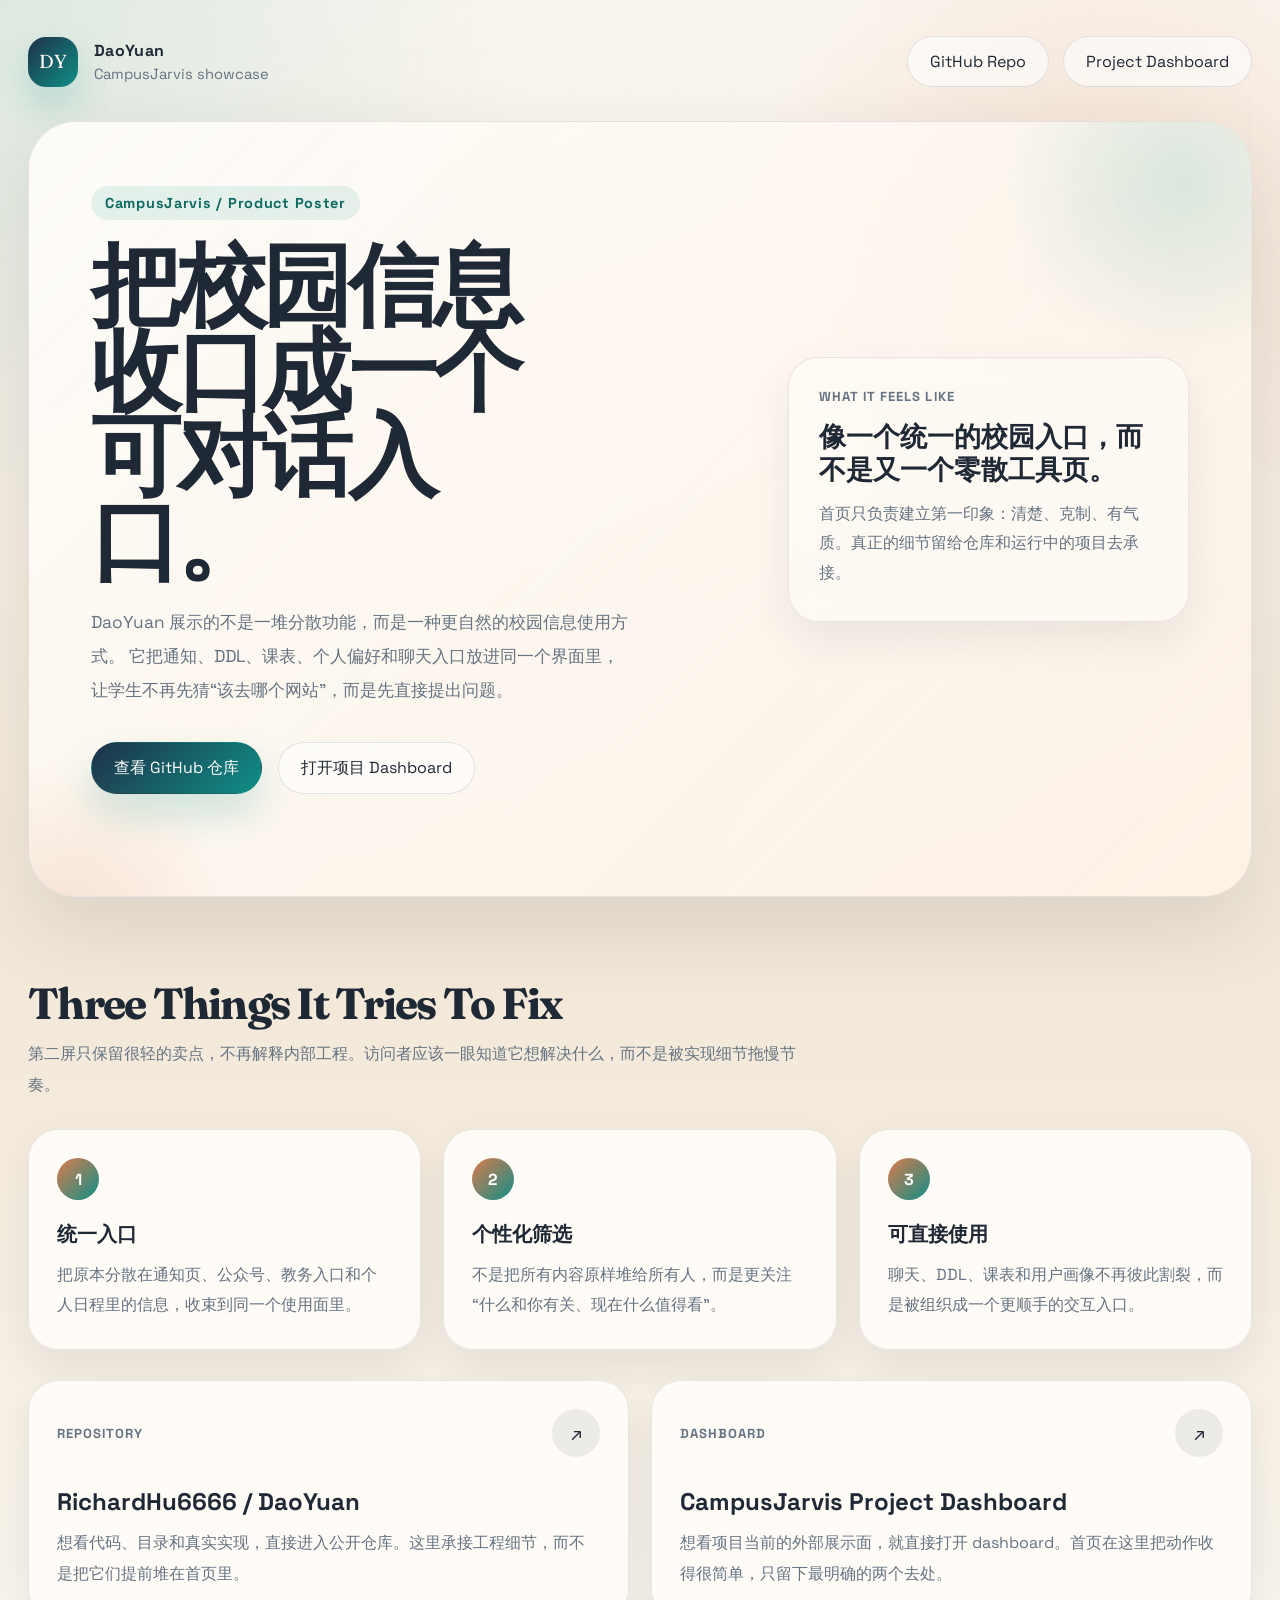
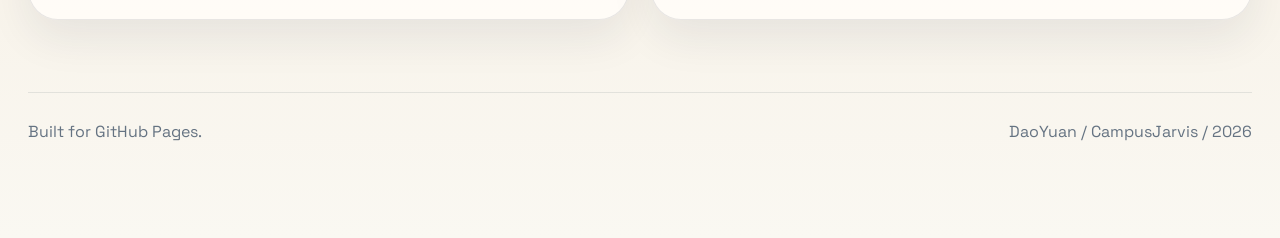
==== commit eb856895: "Turn homepage into poster-style landing page" ====
--- a/index.html
+++ b/index.html
@@ -4,26 +4,26 @@
   <meta charset="UTF-8">
   <meta name="viewport" content="width=device-width, initial-scale=1.0">
   <title>DaoYuan | CampusJarvis</title>
-  <meta name="description" content="DaoYuan 是 CampusJarvis 的 GitHub Pages 首页，展示 decision、data_clean 与 if_land_web-fusion 三块核心代码。">
+  <meta name="description" content="DaoYuan 是 CampusJarvis 的展示型首页，用更轻的方式呈现项目愿景与入口。">
   <link rel="preconnect" href="https://fonts.googleapis.com">
   <link rel="preconnect" href="https://fonts.gstatic.com" crossorigin>
   <link href="https://fonts.googleapis.com/css2?family=Fraunces:opsz,wght@9..144,600;9..144,700&family=Space+Grotesk:wght@400;500;700&display=swap" rel="stylesheet">
   <style>
     :root {
-      --bg: #f5efe4;
-      --bg-soft: #fbf7f1;
-      --panel: rgba(255, 252, 247, 0.82);
-      --line: rgba(32, 42, 56, 0.1);
-      --text: #1f2733;
-      --muted: #61707f;
-      --navy: #1f3149;
-      --teal: #0f8d84;
-      --orange: #d87346;
-      --shadow: 0 28px 80px rgba(27, 40, 58, 0.12);
-      --max: 1240px;
-      --radius-xl: 36px;
-      --radius-lg: 28px;
-      --radius-md: 22px;
+      --bg: #f7f1e7;
+      --paper: rgba(255, 251, 245, 0.8);
+      --paper-strong: rgba(255, 252, 248, 0.92);
+      --line: rgba(31, 43, 59, 0.1);
+      --text: #1f2835;
+      --muted: #657382;
+      --navy: #1e3149;
+      --teal: #0f8f86;
+      --orange: #dc7a4d;
+      --shadow: 0 32px 80px rgba(31, 43, 59, 0.12);
+      --max-width: 1240px;
+      --radius-xl: 42px;
+      --radius-lg: 30px;
+      --radius-md: 24px;
     }
 
     * {
@@ -35,9 +35,9 @@
       color: var(--text);
       font-family: "Space Grotesk", "Segoe UI", sans-serif;
       background:
-        radial-gradient(circle at top left, rgba(15, 141, 132, 0.12), transparent 24%),
-        radial-gradient(circle at 85% 10%, rgba(216, 115, 70, 0.14), transparent 20%),
-        linear-gradient(180deg, #f8f3eb 0%, #f3eadb 48%, #f9f6f0 100%);
+        radial-gradient(circle at top left, rgba(15, 143, 134, 0.12), transparent 24%),
+        radial-gradient(circle at 86% 12%, rgba(220, 122, 77, 0.16), transparent 18%),
+        linear-gradient(180deg, #faf6ef 0%, #f3e8d8 52%, #faf8f2 100%);
       min-height: 100vh;
     }
 
@@ -45,13 +45,13 @@
       content: "";
       position: fixed;
       inset: 0;
+      z-index: -1;
       pointer-events: none;
       background-image:
-        linear-gradient(rgba(31, 49, 73, 0.035) 1px, transparent 1px),
-        linear-gradient(90deg, rgba(31, 49, 73, 0.035) 1px, transparent 1px);
-      background-size: 46px 46px;
-      mask-image: linear-gradient(180deg, rgba(0, 0, 0, 0.5), transparent 88%);
-      z-index: -1;
+        linear-gradient(rgba(30, 49, 73, 0.028) 1px, transparent 1px),
+        linear-gradient(90deg, rgba(30, 49, 73, 0.028) 1px, transparent 1px);
+      background-size: 52px 52px;
+      mask-image: linear-gradient(180deg, rgba(0, 0, 0, 0.45), transparent 86%);
     }
 
     a {
@@ -60,17 +60,17 @@
     }
 
     .page {
-      width: min(calc(100% - 48px), var(--max));
+      width: min(calc(100% - 56px), var(--max-width));
       margin: 0 auto;
-      padding: 28px 0 88px;
+      padding: 28px 0 96px;
     }
 
     .topbar {
       display: flex;
       justify-content: space-between;
       align-items: center;
-      gap: 24px;
-      padding: 8px 0 30px;
+      gap: 20px;
+      padding: 8px 0 34px;
     }
 
     .brand {
@@ -79,17 +79,17 @@
       gap: 16px;
     }
 
-    .mark {
-      width: 48px;
-      height: 48px;
-      border-radius: 16px;
+    .brand-mark {
+      width: 50px;
+      height: 50px;
+      border-radius: 18px;
       display: grid;
       place-items: center;
-      color: #fff8f2;
+      color: #fff9f2;
       font-family: "Fraunces", serif;
-      font-size: 1.15rem;
+      font-size: 1.18rem;
       background: linear-gradient(135deg, var(--navy), var(--teal));
-      box-shadow: 0 18px 34px rgba(15, 141, 132, 0.22);
+      box-shadow: 0 18px 38px rgba(15, 143, 134, 0.22);
     }
 
     .brand-title {
@@ -103,41 +103,41 @@
       font-size: 0.92rem;
     }
 
-    .nav-links {
+    .nav {
       display: flex;
       gap: 14px;
-      flex-wrap: wrap;
-    }
-
-    .pill,
+    }
+
+    .nav-link,
     .cta {
       display: inline-flex;
       align-items: center;
       justify-content: center;
       padding: 14px 22px;
       border-radius: 999px;
-      border: 1px solid rgba(31, 49, 73, 0.12);
+      border: 1px solid rgba(30, 49, 73, 0.12);
       background: rgba(255, 255, 255, 0.58);
       backdrop-filter: blur(10px);
       transition: transform 0.22s ease, box-shadow 0.22s ease, border-color 0.22s ease;
     }
 
-    .pill:hover,
+    .nav-link:hover,
     .cta:hover {
       transform: translateY(-2px);
-      box-shadow: 0 16px 30px rgba(31, 49, 73, 0.12);
-      border-color: rgba(15, 141, 132, 0.32);
+      box-shadow: 0 16px 32px rgba(31, 43, 59, 0.12);
+      border-color: rgba(15, 143, 134, 0.28);
     }
 
     .hero {
       position: relative;
       overflow: hidden;
-      padding: 54px;
-      border-radius: 44px;
+      min-height: calc(100vh - 124px);
+      padding: 64px 62px;
+      border-radius: 48px;
       border: 1px solid var(--line);
       background:
-        linear-gradient(135deg, rgba(255, 253, 248, 0.94), rgba(255, 246, 235, 0.82)),
-        linear-gradient(120deg, rgba(15, 141, 132, 0.08), rgba(216, 115, 70, 0.08));
+        linear-gradient(135deg, rgba(255, 252, 248, 0.95), rgba(255, 245, 233, 0.84)),
+        linear-gradient(120deg, rgba(15, 143, 134, 0.08), rgba(220, 122, 77, 0.08));
       box-shadow: var(--shadow);
     }
 
@@ -150,19 +150,28 @@
     }
 
     .hero::before {
+      width: 380px;
+      height: 380px;
+      right: -120px;
+      top: -130px;
+      background: radial-gradient(circle, rgba(15, 143, 134, 0.15), transparent 68%);
+    }
+
+    .hero::after {
       width: 320px;
       height: 320px;
-      right: -90px;
-      top: -120px;
-      background: radial-gradient(circle, rgba(15, 141, 132, 0.16), transparent 68%);
-    }
-
-    .hero::after {
-      width: 280px;
-      height: 280px;
-      left: -110px;
-      bottom: -150px;
-      background: radial-gradient(circle, rgba(216, 115, 70, 0.16), transparent 70%);
+      left: -120px;
+      bottom: -180px;
+      background: radial-gradient(circle, rgba(220, 122, 77, 0.16), transparent 70%);
+    }
+
+    .hero-grid {
+      position: relative;
+      display: grid;
+      grid-template-columns: minmax(0, 1.15fr) minmax(320px, 0.72fr);
+      gap: 56px;
+      align-items: end;
+      min-height: 100%;
     }
 
     .eyebrow {
@@ -170,32 +179,24 @@
       align-items: center;
       padding: 8px 14px;
       border-radius: 999px;
-      background: rgba(15, 141, 132, 0.1);
-      color: #0c665f;
+      background: rgba(15, 143, 134, 0.1);
+      color: #0e6961;
       font-size: 0.9rem;
       font-weight: 700;
-      letter-spacing: 0.04em;
-    }
-
-    .hero-grid {
-      position: relative;
-      display: grid;
-      grid-template-columns: minmax(0, 1.2fr) minmax(340px, 0.8fr);
-      gap: 48px;
-      align-items: end;
+      letter-spacing: 0.05em;
     }
 
     h1 {
-      margin: 20px 0 22px;
-      max-width: 9.5ch;
+      margin: 22px 0 24px;
+      max-width: 8.8ch;
       font-family: "Fraunces", serif;
-      font-size: clamp(4rem, 6vw, 6.2rem);
-      line-height: 1.02;
-      letter-spacing: -0.045em;
+      font-size: clamp(4.7rem, 7vw, 7.2rem);
+      line-height: 0.95;
+      letter-spacing: -0.05em;
     }
 
     .hero-copy {
-      max-width: 58ch;
+      max-width: 34rem;
       color: var(--muted);
       font-size: 1.08rem;
       line-height: 1.95;
@@ -204,193 +205,95 @@
     .hero-actions {
       display: flex;
       gap: 16px;
+      margin-top: 34px;
       flex-wrap: wrap;
-      margin-top: 34px;
     }
 
     .cta.primary {
       color: white;
       border-color: transparent;
       background: linear-gradient(135deg, var(--navy), var(--teal));
-      box-shadow: 0 18px 36px rgba(15, 141, 132, 0.2);
-    }
-
-    .hero-side {
-      display: grid;
-      gap: 18px;
-    }
-
-    .side-card,
-    .module,
-    .path-card,
+      box-shadow: 0 20px 40px rgba(15, 143, 134, 0.2);
+    }
+
+    .hero-note {
+      align-self: center;
+      padding: 30px 30px 34px;
+      border-radius: var(--radius-lg);
+      border: 1px solid var(--line);
+      background: var(--paper);
+      backdrop-filter: blur(12px);
+      box-shadow: 0 18px 44px rgba(31, 43, 59, 0.08);
+    }
+
+    .hero-note .label {
+      color: var(--muted);
+      font-size: 0.82rem;
+      font-weight: 700;
+      letter-spacing: 0.08em;
+      text-transform: uppercase;
+    }
+
+    .hero-note strong {
+      display: block;
+      margin: 16px 0 12px;
+      font-size: 1.7rem;
+      line-height: 1.2;
+      font-weight: 700;
+    }
+
+    .hero-note p {
+      margin: 0;
+      color: var(--muted);
+      line-height: 1.85;
+    }
+
+    .section {
+      margin-top: 84px;
+    }
+
+    .section-head {
+      max-width: 48rem;
+      margin-bottom: 28px;
+    }
+
+    .section-head h2 {
+      margin: 0 0 14px;
+      font-family: "Fraunces", serif;
+      font-size: clamp(2.4rem, 3.4vw, 4rem);
+      line-height: 1.02;
+      letter-spacing: -0.04em;
+    }
+
+    .section-head p {
+      margin: 0;
+      color: var(--muted);
+      font-size: 1.02rem;
+      line-height: 1.9;
+    }
+
+    .highlights {
+      display: grid;
+      grid-template-columns: repeat(3, minmax(0, 1fr));
+      gap: 22px;
+    }
+
+    .highlight,
     .entry-card {
       border-radius: var(--radius-lg);
       border: 1px solid var(--line);
-      background: var(--panel);
-      backdrop-filter: blur(10px);
-      box-shadow: 0 18px 40px rgba(31, 49, 73, 0.08);
-    }
-
-    .side-card {
-      padding: 24px 24px 26px;
-    }
-
-    .kicker {
-      color: var(--muted);
-      font-size: 0.82rem;
-      font-weight: 700;
-      letter-spacing: 0.08em;
-      text-transform: uppercase;
-    }
-
-    .side-card strong {
-      display: block;
-      margin: 14px 0 10px;
-      font-size: 1.5rem;
-      line-height: 1.25;
-    }
-
-    .side-card p {
-      margin: 0;
-      color: var(--muted);
-      line-height: 1.85;
-    }
-
-    .terminal {
-      overflow: hidden;
-      border-radius: 24px;
-      background: #112031;
-      color: #dbe6ef;
-    }
-
-    .terminal-bar {
-      display: flex;
-      gap: 8px;
-      padding: 14px 16px;
-      background: rgba(255, 255, 255, 0.05);
-      border-bottom: 1px solid rgba(255, 255, 255, 0.08);
-    }
-
-    .dot {
-      width: 10px;
-      height: 10px;
-      border-radius: 50%;
-    }
-
-    .dot.red { background: #ff7d71; }
-    .dot.gold { background: #f1bf58; }
-    .dot.green { background: #4fd4a4; }
-
-    .terminal pre {
-      margin: 0;
-      padding: 20px 22px 24px;
-      font-size: 0.96rem;
-      line-height: 1.9;
-      overflow-x: auto;
-      font-family: "IBM Plex Mono", Consolas, monospace;
-    }
-
-    .section {
-      margin-top: 88px;
-    }
-
-    .section-head {
-      display: grid;
-      grid-template-columns: 260px minmax(0, 1fr);
-      gap: 36px;
-      align-items: start;
-      margin-bottom: 30px;
-    }
-
-    .section-head h2 {
-      margin: 0;
-      font-family: "Fraunces", serif;
-      font-size: clamp(2.2rem, 3.2vw, 3.4rem);
-      line-height: 1.05;
-      letter-spacing: -0.04em;
-    }
-
-    .section-head p {
-      margin: 0;
-      max-width: 62ch;
-      color: var(--muted);
-      font-size: 1.02rem;
-      line-height: 1.9;
-    }
-
-    .modules {
-      display: grid;
-      gap: 22px;
-    }
-
-    .module {
-      display: grid;
-      grid-template-columns: 220px minmax(0, 1fr);
-      gap: 34px;
-      padding: 28px 30px;
-    }
-
-    .module-label {
-      display: flex;
-      flex-direction: column;
-      gap: 12px;
-    }
-
-    .module-chip {
-      width: fit-content;
-      padding: 7px 12px;
-      border-radius: 999px;
-      background: rgba(31, 49, 73, 0.08);
-      color: var(--navy);
-      font-size: 0.8rem;
-      font-weight: 700;
-      letter-spacing: 0.04em;
-      text-transform: uppercase;
-    }
-
-    .module-label h3 {
-      margin: 0;
-      font-size: 1.45rem;
-      line-height: 1.28;
-    }
-
-    .module-body p {
-      margin: 0;
-      color: var(--muted);
-      line-height: 1.9;
-      font-size: 1rem;
-    }
-
-    .tags {
-      display: flex;
-      flex-wrap: wrap;
-      gap: 10px;
-      margin-top: 18px;
-    }
-
-    .tag {
-      padding: 9px 13px;
-      border-radius: 999px;
-      border: 1px solid rgba(31, 49, 73, 0.08);
-      background: rgba(255, 255, 255, 0.68);
-      color: var(--navy);
-      font-size: 0.88rem;
-    }
-
-    .path-grid {
-      display: grid;
-      grid-template-columns: repeat(4, minmax(0, 1fr));
-      gap: 18px;
-    }
-
-    .path-card {
-      padding: 26px 24px;
+      background: var(--paper-strong);
+      box-shadow: 0 18px 44px rgba(31, 43, 59, 0.08);
+    }
+
+    .highlight {
+      padding: 28px 28px 30px;
       min-height: 220px;
     }
 
-    .step {
-      width: 38px;
-      height: 38px;
+    .highlight .index {
+      width: 42px;
+      height: 42px;
       display: grid;
       place-items: center;
       border-radius: 50%;
@@ -400,12 +303,13 @@
       margin-bottom: 22px;
     }
 
-    .path-card h3 {
+    .highlight h3 {
       margin: 0 0 12px;
-      font-size: 1.18rem;
-    }
-
-    .path-card p {
+      font-size: 1.28rem;
+      line-height: 1.25;
+    }
+
+    .highlight p {
       margin: 0;
       color: var(--muted);
       line-height: 1.85;
@@ -415,11 +319,12 @@
       display: grid;
       grid-template-columns: repeat(2, minmax(0, 1fr));
       gap: 22px;
+      margin-top: 30px;
     }
 
     .entry-card {
       padding: 28px 28px 30px;
-      min-height: 260px;
+      min-height: 240px;
       display: flex;
       flex-direction: column;
       justify-content: space-between;
@@ -429,23 +334,31 @@
     .entry-top {
       display: flex;
       justify-content: space-between;
-      gap: 18px;
       align-items: center;
+      gap: 16px;
+    }
+
+    .entry-label {
+      color: var(--muted);
+      font-size: 0.82rem;
+      font-weight: 700;
+      letter-spacing: 0.08em;
+      text-transform: uppercase;
     }
 
     .entry-arrow {
       width: 48px;
       height: 48px;
+      display: grid;
+      place-items: center;
       border-radius: 50%;
-      display: grid;
-      place-items: center;
-      background: rgba(31, 49, 73, 0.08);
+      background: rgba(30, 49, 73, 0.08);
       font-size: 1.15rem;
     }
 
     .entry-card h3 {
       margin: 0 0 12px;
-      font-size: 1.52rem;
+      font-size: 1.5rem;
       line-height: 1.2;
     }
 
@@ -458,18 +371,16 @@
     .footer {
       margin-top: 72px;
       padding-top: 28px;
-      border-top: 1px solid rgba(31, 49, 73, 0.1);
+      border-top: 1px solid rgba(30, 49, 73, 0.1);
       display: flex;
       justify-content: space-between;
       gap: 16px;
       color: var(--muted);
     }
 
-    @media (max-width: 1080px) {
+    @media (max-width: 1120px) {
       .hero-grid,
-      .section-head,
-      .module,
-      .path-grid,
+      .highlights,
       .entries {
         grid-template-columns: 1fr;
       }
@@ -480,15 +391,15 @@
   <div class="page">
     <header class="topbar">
       <div class="brand">
-        <div class="mark">DY</div>
+        <div class="brand-mark">DY</div>
         <div>
           <div class="brand-title">DaoYuan</div>
-          <div class="brand-sub">CampusJarvis code showcase</div>
+          <div class="brand-sub">CampusJarvis showcase</div>
         </div>
       </div>
-      <nav class="nav-links" aria-label="Quick links">
-        <a class="pill" href="https://github.com/RichardHu6666/DaoYuan" target="_blank" rel="noreferrer noopener">GitHub Repo</a>
-        <a class="pill" href="https://b1qjlru2bq403s60-6666.sc01-webservice.gpuhome.cc:8443/" target="_blank" rel="noreferrer noopener">Project Dashboard</a>
+      <nav class="nav" aria-label="Quick links">
+        <a class="nav-link" href="https://github.com/RichardHu6666/DaoYuan" target="_blank" rel="noreferrer noopener">GitHub Repo</a>
+        <a class="nav-link" href="https://b1qjlru2bq403s60-6666.sc01-webservice.gpuhome.cc:8443/" target="_blank" rel="noreferrer noopener">Project Dashboard</a>
       </nav>
     </header>
 
@@ -496,14 +407,12 @@
       <section class="hero">
         <div class="hero-grid">
           <div>
-            <div class="eyebrow">CampusJarvis / GitHub Pages</div>
+            <div class="eyebrow">CampusJarvis / Product Poster</div>
             <h1>把校园信息收口成一个可对话入口。</h1>
             <div class="hero-copy">
-              DaoYuan 展示的是 CampusJarvis 当前最核心的三段工程：
-              <strong>decision</strong> 负责决策与检索，
-              <strong>data_clean</strong> 负责清洗与入库，
-              <strong>if_land_web-fusion</strong> 负责用户资料、DDL、课表与网页交互。
-              这个首页不再堆信息，而是用更宽松的节奏把代码结构和产品方向讲清楚。
+              DaoYuan 展示的不是一堆分散功能，而是一种更自然的校园信息使用方式。
+              它把通知、DDL、课表、个人偏好和聊天入口放进同一个界面里，
+              让学生不再先猜“该去哪个网站”，而是先直接提出问题。
             </div>
             <div class="hero-actions">
               <a class="cta primary" href="https://github.com/RichardHu6666/DaoYuan" target="_blank" rel="noreferrer noopener">查看 GitHub 仓库</a>
@@ -511,141 +420,58 @@
             </div>
           </div>
 
-          <div class="hero-side">
-            <div class="side-card">
-              <div class="kicker">Current Focus</div>
-              <strong>聊天入口、数据清洗、用户画像三层已经接起来了。</strong>
-              <p>这不是只放概念图的 landing page，而是从真实仓库目录和已有接口往上提炼出来的工程展示页。</p>
-            </div>
-
-            <div class="terminal">
-              <div class="terminal-bar">
-                <span class="dot red"></span>
-                <span class="dot gold"></span>
-                <span class="dot green"></span>
-              </div>
-              <pre><code>python3 -m decision respond test_user "最近有什么适合我的竞赛？"
-python -m data_clean process-jwc-db-batch --limit 3 --json
-POST /api/chat
-POST /api/chat/clear</code></pre>
-            </div>
-          </div>
+          <aside class="hero-note">
+            <div class="label">What it feels like</div>
+            <strong>像一个统一的校园入口，而不是又一个零散工具页。</strong>
+            <p>首页只负责建立第一印象：清楚、克制、有气质。真正的细节留给仓库和运行中的项目去承接。</p>
+          </aside>
         </div>
       </section>
 
       <section class="section">
         <div class="section-head">
-          <h2>Three Core Modules</h2>
-          <p>首页内容直接按仓库里的三块主目录展开，不再用密集统计卡片抢空间。每一块只保留职责、作用和少量关键文件，阅读节奏会明显松很多。</p>
+          <h2>Three Things It Tries To Fix</h2>
+          <p>第二屏只保留很轻的卖点，不再解释内部工程。访问者应该一眼知道它想解决什么，而不是被实现细节拖慢节奏。</p>
         </div>
 
-        <div class="modules">
-          <article class="module">
-            <div class="module-label">
-              <div class="module-chip">Decision</div>
-              <h3>从问题到响应路径</h3>
-            </div>
-            <div class="module-body">
-              <p>`engine.py`、`retriever.py`、`ranking.py`、`tool_router.py` 和 `service.py` 组成决策层主干。这里负责判断用户问题该走检索、排序、工具直达，还是补全画像后再继续回答。</p>
-              <div class="tags">
-                <span class="tag">engine.py</span>
-                <span class="tag">retriever.py</span>
-                <span class="tag">tool_router.py</span>
-                <span class="tag">FastAPI</span>
-              </div>
-            </div>
+        <div class="highlights">
+          <article class="highlight">
+            <div class="index">1</div>
+            <h3>统一入口</h3>
+            <p>把原本分散在通知页、公众号、教务入口和个人日程里的信息，收束到同一个使用面里。</p>
           </article>
-
-          <article class="module">
-            <div class="module-label">
-              <div class="module-chip">Data Clean</div>
-              <h3>从原始来源到结构化记录</h3>
-            </div>
-            <div class="module-body">
-              <p>`pipeline.py` 把 `jwc_db_loader.py`、`wechat_db_loader.py`、`document_normalizer.py`、`rule_validator.py` 和 `sql_sink.py` 串起来，覆盖读取、抽取、校验、状态跟踪和最终入库。</p>
-              <div class="tags">
-                <span class="tag">JWC DB</span>
-                <span class="tag">WeChat DB</span>
-                <span class="tag">State Store</span>
-                <span class="tag">SQL Sink</span>
-              </div>
-            </div>
+          <article class="highlight">
+            <div class="index">2</div>
+            <h3>个性化筛选</h3>
+            <p>不是把所有内容原样堆给所有人，而是更关注“什么和你有关、现在什么值得看”。</p>
           </article>
-
-          <article class="module">
-            <div class="module-label">
-              <div class="module-chip">Web Fusion</div>
-              <h3>把资料、DDL、课表和聊天页接到一起</h3>
-            </div>
-            <div class="module-body">
-              <p>`user_info_update/app.py`、`decision_bridge.py` 和静态页面文件承接前端体验层。这里面已经落了画像维护、DDL 管理、今日简报、聊天窗口和后端决策接入，不只是样式壳子。</p>
-              <div class="tags">
-                <span class="tag">/api/chat</span>
-                <span class="tag">decision_bridge.py</span>
-                <span class="tag">profile</span>
-                <span class="tag">schedule</span>
-              </div>
-            </div>
+          <article class="highlight">
+            <div class="index">3</div>
+            <h3>可直接使用</h3>
+            <p>聊天、DDL、课表和用户画像不再彼此割裂，而是被组织成一个更顺手的交互入口。</p>
           </article>
-        </div>
-      </section>
-
-      <section class="section">
-        <div class="section-head">
-          <h2>One Clear Flow</h2>
-          <p>把复杂链路压成四段就够了。这样页面会更像作品集，而不是说明书。</p>
-        </div>
-
-        <div class="path-grid">
-          <article class="path-card">
-            <div class="step">1</div>
-            <h3>Capture</h3>
-            <p>公众号、教务数据、网页输入和用户资料先进入同一条处理链，不再各自分散。</p>
-          </article>
-          <article class="path-card">
-            <div class="step">2</div>
-            <h3>Normalize</h3>
-            <p>清洗层把原始文本变成可校验、可检索、可继续排序的结构化记录。</p>
-          </article>
-          <article class="path-card">
-            <div class="step">3</div>
-            <h3>Reason</h3>
-            <p>决策层结合用户画像、候选事件和工具入口，决定最合适的响应路线。</p>
-          </article>
-          <article class="path-card">
-            <div class="step">4</div>
-            <h3>Respond</h3>
-            <p>网页层把回答、DDL、课表和工具直达落进同一界面，真正面向学生使用。</p>
-          </article>
-        </div>
-      </section>
-
-      <section class="section">
-        <div class="section-head">
-          <h2>Open Entrypoints</h2>
-          <p>最后只留两个明确出口：一个去看代码，一个去看项目当前外部展示面。页面会更干净，动作也更清楚。</p>
         </div>
 
         <div class="entries">
           <a class="entry-card" href="https://github.com/RichardHu6666/DaoYuan" target="_blank" rel="noreferrer noopener">
             <div class="entry-top">
-              <div class="kicker">Repository</div>
+              <div class="entry-label">Repository</div>
               <div class="entry-arrow">↗</div>
             </div>
             <div>
               <h3>RichardHu6666 / DaoYuan</h3>
-              <p>直接进入公开仓库，查看 `decision`、`data_clean` 和 `if_land_web-fusion` 的真实文件与工程结构。</p>
+              <p>想看代码、目录和真实实现，直接进入公开仓库。这里承接工程细节，而不是把它们提前堆在首页里。</p>
             </div>
           </a>
 
           <a class="entry-card" href="https://b1qjlru2bq403s60-6666.sc01-webservice.gpuhome.cc:8443/" target="_blank" rel="noreferrer noopener">
             <div class="entry-top">
-              <div class="kicker">Dashboard</div>
+              <div class="entry-label">Dashboard</div>
               <div class="entry-arrow">↗</div>
             </div>
             <div>
               <h3>CampusJarvis Project Dashboard</h3>
-              <p>打开当前项目 dashboard，直接看到在线服务入口和项目外部展示面。</p>
+              <p>想看项目当前的外部展示面，就直接打开 dashboard。首页在这里把动作收得很简单，只留下最明确的两个去处。</p>
             </div>
           </a>
         </div>
@@ -653,8 +479,8 @@
     </main>
 
     <footer class="footer">
-      <div>Built for GitHub Pages, mapped from real CampusJarvis code.</div>
-      <div>DaoYuan / 2026</div>
+      <div>Built for GitHub Pages.</div>
+      <div>DaoYuan / CampusJarvis / 2026</div>
     </footer>
   </div>
 </body>
